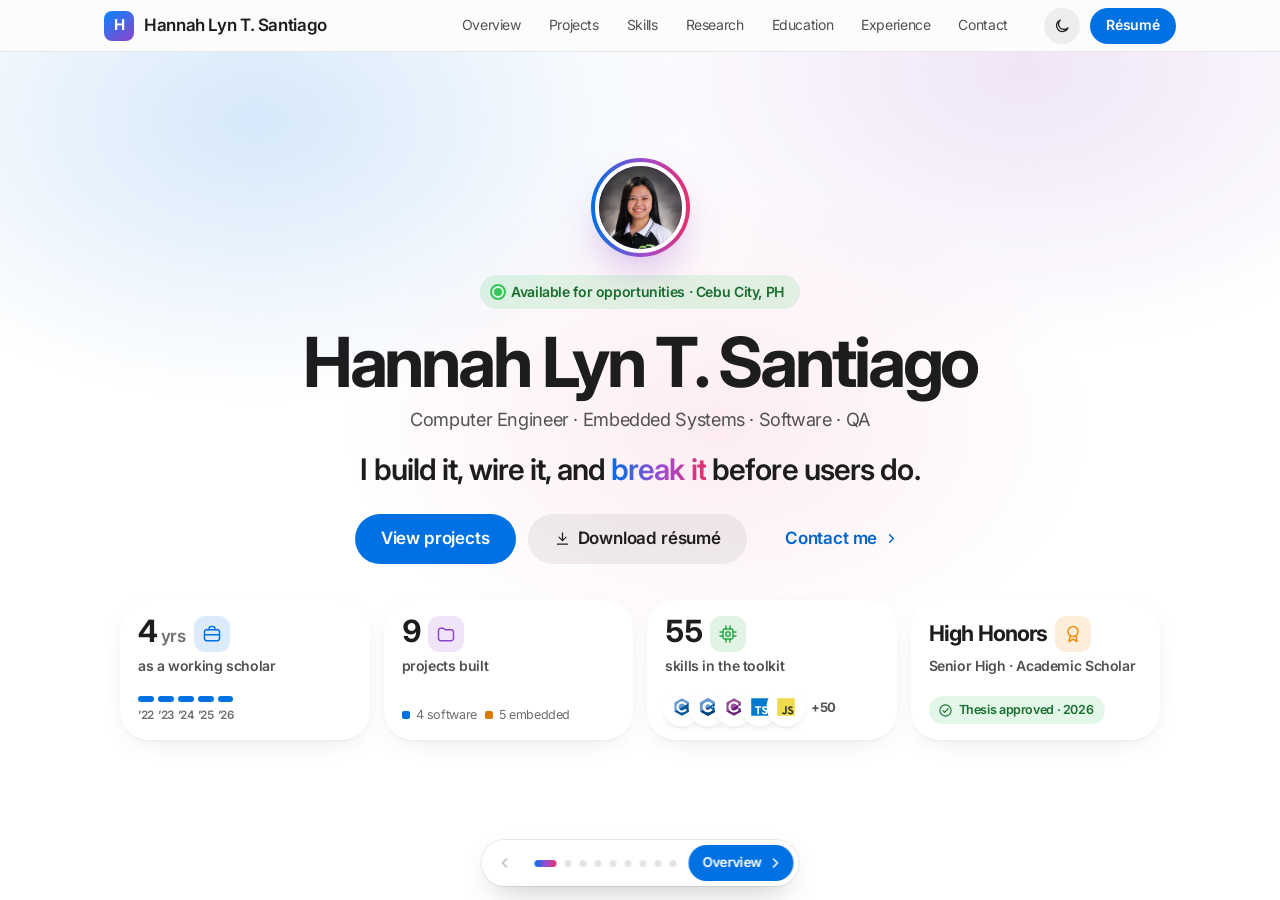
==== index.html @ 6d74c16f "feat: enhance skills section with new layout and interaction; update styles and scripts for improved" ====
<!doctype html>
<html lang="en" data-theme="light">
<head>
  <meta charset="utf-8">
  <meta name="viewport" content="width=device-width, initial-scale=1, viewport-fit=cover">
  <title>Hannah Lyn Santiago | Computer Engineer Portfolio</title>
  <meta name="description" content="Hannah Lyn T. Santiago, Computer Engineer in Cebu City. Builds embedded systems, web, desktop and mobile apps, and tests them before users do. Projects, skills, experience and résumé.">
  <meta name="author" content="Hannah Lyn T. Santiago">
  <meta name="theme-color" content="#f5f5f7" media="(prefers-color-scheme: light)">
  <meta name="theme-color" content="#000000" media="(prefers-color-scheme: dark)">
  <meta name="apple-mobile-web-app-capable" content="yes">
  <meta name="apple-mobile-web-app-title" content="Hannah">
  <!-- Set your domain, then uncomment: <link rel="canonical" href="https://your-domain.com/"> -->

  <!-- Open Graph / social previews (use absolute URLs once your domain is live) -->
  <meta property="og:type" content="website">
  <meta property="og:title" content="Hannah Lyn Santiago | Computer Engineer Portfolio">
  <meta property="og:description" content="Embedded systems, software and QA. I build it, wire it, and break it before users do.">
  <meta property="og:image" content="assets/og-image.png">
  <meta property="og:image:width" content="1200">
  <meta property="og:image:height" content="630">
  <meta property="og:image:alt" content="Portfolio of Hannah Lyn T. Santiago, Computer Engineer">
  <meta name="twitter:card" content="summary_large_image">
  <meta name="twitter:title" content="Hannah Lyn Santiago | Computer Engineer Portfolio">
  <meta name="twitter:description" content="Embedded systems, software and QA. I build it, wire it, and break it before users do.">
  <meta name="twitter:image" content="assets/og-image.png">

  <link rel="icon" href="favicon.svg" type="image/svg+xml">
  <link rel="icon" href="assets/favicon-32.png" type="image/png" sizes="32x32">
  <link rel="apple-touch-icon" href="assets/apple-touch-icon.png">
  <link rel="manifest" href="site.webmanifest">

  <!-- Apple devices render San Francisco (the system font). Everyone else gets Inter,
       its closest match. JetBrains Mono is for the terminal. Loaded without blocking render. -->
  <link rel="preconnect" href="https://fonts.googleapis.com">
  <link rel="preconnect" href="https://fonts.gstatic.com" crossorigin>
  <link rel="stylesheet" href="https://fonts.googleapis.com/css2?family=Inter:wght@400;500;600;700;800&family=JetBrains+Mono:wght@400;500;600&display=swap" media="print" onload="this.media='all'">
  <noscript><link rel="stylesheet" href="https://fonts.googleapis.com/css2?family=Inter:wght@400;500;600;700;800&family=JetBrains+Mono:wght@400;500;600&display=swap"></noscript>

  <link rel="stylesheet" href="css/styles.css?v=20261021g">

  <!-- Theme follows the visitor's device (like iOS) unless they picked one. Runs before paint. -->
  <script>
    (function () {
      var t = null;
      try { t = localStorage.getItem('hos-theme'); } catch (e) {}
      document.documentElement.dataset.theme = t || (window.matchMedia('(prefers-color-scheme: dark)').matches ? 'dark' : 'light');
    })();
  </script>

  <script type="application/ld+json">
  {
    "@context": "https://schema.org",
    "@type": "Person",
    "name": "Hannah Lyn T. Santiago",
    "jobTitle": "Computer Engineer",
    "email": "mailto:santiagohannahlyn1126@gmail.com",
    "sameAs": ["https://www.linkedin.com/in/hannahlynsantiago/", "https://www.facebook.com/hannahlynsantiago26"],
    "address": { "@type": "PostalAddress", "addressLocality": "Cebu City", "addressCountry": "PH" },
    "alumniOf": { "@type": "CollegeOrUniversity", "name": "University of San Jose–Recoletos", "address": "Cebu City, Philippines" },
    "knowsAbout": ["Traffic Collision Investigation Research", "Embedded Systems", "ESP32", "PIC Microcontrollers", "FPGA", "PCB Design", "React", "Next.js", ".NET MAUI", "C#", "TypeScript", "Software Testing"]
  }
  </script>
</head>
<body>
  <a class="skip-link" href="#main">Skip to content</a>

  <!-- ===== Top navigation (frosted glass, like apple.com) ===== -->
  <header class="nav" id="nav">
    <div class="nav__in container">
      <a class="nav__brand" href="#top" title="Back to top">
        <span class="nav__logo" aria-hidden="true">H</span><span>Hannah Lyn T. Santiago</span>
      </a>
      <nav class="nav__links" aria-label="Sections">
        <a href="#overview" data-spy="overview">Overview</a>
        <a href="#projects" data-spy="projects">Projects</a>
        <a href="#skills" data-spy="skills">Skills</a>
        <a href="#research" data-spy="research">Research</a>
        <a href="#education" data-spy="education">Education</a>
        <a href="#experience" data-spy="experience">Experience</a>
        <a href="#contact" data-spy="contact">Contact</a>
      </nav>
      <span class="nav__progress" aria-hidden="true"></span>
      <div class="nav__actions">
        <button class="icon-btn" type="button" data-action="theme" aria-label="Switch theme"><span class="theme-ico"></span></button>
        <button class="btn btn--primary btn--sm" type="button" data-action="resume">Résumé</button>
      </div>
    </div>
  </header>

  <main id="main" class="deck">
    <!-- Each section is one "screen". With JS on, only one shows at a time (see pager in main.js). -->

    <!-- ===== Home ===== -->
    <section class="page hero" id="top" data-title="Home" aria-labelledby="hero-name">
      <div class="container hero__in">
        <div class="hero__avatar"><img src="assets/img/hannah.jpg" alt="Portrait of Hannah Lyn T. Santiago" width="120" height="120" data-photo></div>
        <p class="status-pill"><span class="pulse-dot"></span>Available for opportunities · Cebu City, PH</p>
        <h1 class="hero__name" id="hero-name">Hannah Lyn T. Santiago</h1>
        <p class="hero__role">Computer Engineer · Embedded Systems · Software · QA</p>
        <p class="hero__tagline">I build it, wire it, and <span class="grad-text">break it</span> before users do.</p>
        <div class="hero__cta">
          <a class="btn btn--primary btn--lg" href="#projects">View projects</a>
          <a class="btn btn--tinted btn--lg" href="assets/resume/Hannah-Lyn-Santiago-Resume.pdf" download><span data-icon="download"></span>Download résumé</a>
          <a class="btn btn--plain btn--lg" href="#contact">Contact me <span data-icon="next"></span></a>
        </div>
        <div class="home-stats" id="home-stats"></div>
      </div>
    </section>

    <!-- ===== Overview ===== -->
    <section class="page section" id="overview" data-title="Overview" aria-labelledby="overview-title">
      <div class="container">
        <header class="sec-head">
          <p class="eyebrow">Overview</p>
          <h2 class="sec-title" id="overview-title">Hardware to software. <span class="muted">Tested before it ships.</span></h2>
        </header>
        <div class="ov">
          <div class="ov-left"><div class="ov-intro-host" id="ov-intro"></div><div class="marquee" id="ov-marquee"></div></div>
          <div class="why" id="why"></div>
        </div>
      </div>
    </section>

    <!-- ===== Projects ===== -->
    <section class="page section section--alt" id="projects" data-title="Projects" aria-labelledby="projects-title">
      <div class="container">
        <header class="sec-head sec-head--row">
          <div>
            <p class="eyebrow">Projects</p>
            <h2 class="sec-title" id="projects-title">Nine builds. <span class="muted">Real results.</span></h2>
          </div>
          <p class="sec-lead">Tap any project for the details.</p>
        </header>
        <div class="proj-bar">
          <div class="proj-filters" id="proj-filters"></div>
          <div class="proj-nav">
            <button class="icon-btn" type="button" data-proj-scroll="-1" aria-label="Previous project"><span data-icon="back"></span></button>
            <span class="proj-count" id="proj-count"></span>
            <button class="icon-btn" type="button" data-proj-scroll="1" aria-label="Next project"><span data-icon="next"></span></button>
          </div>
        </div>
        <div class="proj-grid pc-stage" id="proj-grid" role="group" aria-roledescription="carousel" aria-label="Projects"></div>
        <div class="proj-dots" id="proj-dots" aria-label="Choose a project"></div>
        <p class="sr-only" id="proj-live" aria-live="polite"></p>
      </div>
    </section>

    <!-- ===== Skills ===== -->
    <section class="page section" id="skills" data-title="Skills" aria-labelledby="skills-title">
      <div class="container">
        <header class="sec-head sec-head--row">
          <div>
            <p class="eyebrow">Skills</p>
            <h2 class="sec-title" id="skills-title">The toolkit. <span class="muted">Explore it your way.</span></h2>
          </div>
          <p class="sec-lead"></p>
        </header>
        <div class="sk-layout">
          <article class="sk-me" id="sk-me" aria-label="Profile"></article>
          <div class="sk-main" id="sk-main">
            <div class="sk-tools">
              <div class="sk-bar">
                <div class="sk-search">
                  <span data-icon="search"></span>
                  <input id="skill-q" type="search" placeholder="Search skills, e.g. ESP32, React, testing" aria-label="Search skills" autocomplete="off">
                </div>
                <div class="seg sk-view" id="skill-view" role="group" aria-label="Skills view">
                  <button class="seg__btn" type="button" data-skill-view="orbit" aria-pressed="true"><span data-icon="sparkles"></span>Orbit</button>
                  <button class="seg__btn" type="button" data-skill-view="grid" aria-pressed="false"><span data-icon="grid"></span>Grid</button>
                  <button class="seg__btn" type="button" data-skill-view="match" aria-pressed="false"><span data-icon="checkCircle"></span>Stack check</button>
                </div>
              </div>
              <div class="seg-wrap"><div class="seg sk-tabs" id="skill-tabs" role="group" aria-label="Skill categories (tap again to show all)"></div></div>
            </div>
            <div class="sk-meta">
              <p class="sk-count" id="skill-count" aria-live="polite"></p>
              <label class="sk-toggle">
                <input type="checkbox" id="skill-used" role="switch">
                <span class="sk-toggle__track" aria-hidden="true"></span>
                <span>Used in projects</span>
              </label>
            </div>
            <div class="sk-stage">
              <div class="orbit-wrap" id="skill-orbit"></div>
              <div class="sk-bento" id="skill-groups" hidden></div>
              <article class="sk-match" id="sk-match" aria-labelledby="skm-title" hidden></article>
            </div>
          </div>
        </div>
      </div>
    </section>

    <!-- ===== Research (public-safe summary of the approved thesis) ===== -->
    <section class="page section section--alt rx-sec" id="research" data-title="Research" aria-labelledby="research-title">
      <div class="container" id="research-body"></div>
    </section>

    <!-- ===== Education (USJ-R) ===== -->
    <section class="page section edu-sec" id="education" data-title="Education" aria-labelledby="education-title">
      <div class="container" id="education-body"></div>
    </section>

    <!-- ===== Experience ===== -->
    <section class="page section section--alt" id="experience" data-title="Experience" aria-labelledby="experience-title">
      <div class="container">
        <header class="sec-head sec-head--row">
          <div>
            <p class="eyebrow">Experience</p>
            <h2 class="sec-title" id="experience-title">Four years of showing up.</h2>
          </div>
          <p class="sec-lead">READS Working Scholar | full-time engineering studies.</p>
        </header>
        <div class="exp" id="exp"></div>
      </div>
    </section>

    <!-- ===== Terminal playground ===== -->
    <section class="page section" id="playground" data-title="Playground" aria-labelledby="play-title">
      <div class="container">
        <header class="sec-head sec-head--row">
          <div>
            <p class="eyebrow">Playground</p>
            <h2 class="sec-title" id="play-title">Ask the portfolio.</h2>
          </div>
          <p class="sec-lead">Click a question, or type a command and press Enter. No coding knowledge needed.</p>
        </header>
        <div class="play">
          <aside class="qa" aria-label="Quick questions">
            <p class="qa__title"><span data-icon="message"></span>Quick questions</p>
            <div class="qa__list">
            <button class="qa__btn" type="button" data-term-cmd="about"><span data-icon="user"></span><span class="qa__txt"><b>Who is Hannah?</b><code>about</code></span></button>
            <button class="qa__btn" type="button" data-term-cmd="projects"><span data-icon="folder"></span><span class="qa__txt"><b>What has she built?</b><code>projects</code></span></button>
            <button class="qa__btn" type="button" data-term-cmd="skills"><span data-icon="cpu"></span><span class="qa__txt"><b>What are her skills?</b><code>skills</code></span></button>
            <button class="qa__btn" type="button" data-term-cmd="experience"><span data-icon="briefcase"></span><span class="qa__txt"><b>Where has she worked?</b><code>experience</code></span></button>
            <button class="qa__btn" type="button" data-term-cmd="education"><span data-icon="cap"></span><span class="qa__txt"><b>Where did she study?</b><code>education</code></span></button>
            <button class="qa__btn" type="button" data-term-cmd="research"><span data-icon="file"></span><span class="qa__txt"><b>What is her research?</b><code>research</code></span></button>
            <button class="qa__btn" type="button" data-term-cmd="contact"><span data-icon="mail"></span><span class="qa__txt"><b>How can I reach her?</b><code>contact</code></span></button>
            <button class="qa__btn" type="button" data-term-cmd="hire"><span data-icon="checkCircle"></span><span class="qa__txt"><b>Is she a good fit?</b><code>hire</code></span></button>
            </div>
            <p class="qa__hint">Want more? Type <code>help</code> in the console to see every command.</p>
          </aside>
          <div class="term-window">
            <div class="term-window__bar" aria-hidden="true"><span></span><span></span><span></span><b>Portfolio console</b></div>
            <div class="term-window__body" id="terminal"></div>
          </div>
        </div>
      </div>
    </section>

    <!-- ===== Contact ===== -->
    <section class="page section section--alt" id="contact" data-title="Contact" aria-labelledby="contact-title">
      <div class="container">
        <header class="sec-head sec-head--row">
          <div>
            <p class="eyebrow">Contact</p>
            <h2 class="sec-title" id="contact-title">Let's build something.</h2>
          </div>
          <p class="sec-lead">Open to opportunities in embedded systems, software and QA. Email is the fastest way to reach me.</p>
        </header>
        <div class="contact" id="contact-body"></div>
        <footer class="footer">
          <div class="footer__in">
            <p>© 2026 Hannah Lyn T. Santiago · Cebu City, Philippines</p>
            <div class="footer__links">
              <a href="https://www.linkedin.com/in/hannahlynsantiago/" target="_blank" rel="noopener">LinkedIn</a>
              <a href="https://www.facebook.com/hannahlynsantiago26" target="_blank" rel="noopener">Facebook</a>
              <button type="button" data-action="bugs">bugs_i_fixed.txt</button>
              <a href="assets/resume/Hannah-Lyn-Santiago-Resume.pdf" download>Résumé PDF</a>
              <a href="#top">Back to top</a>
            </div>
          </div>
        </footer>
      </div>
    </section>
  </main>

  <!-- ===== Pager: dots + previous / next screen ===== -->
  <nav class="pager" id="pager" aria-label="Screens" hidden></nav>

  <!-- ===== iPhone-style tab bar (phones) ===== -->
  <nav class="tabbar" aria-label="Quick navigation">
    <a href="#top" data-spy="top"><span data-icon="user"></span>Home</a>
    <a href="#projects" data-spy="projects"><span data-icon="folder"></span>Projects</a>
    <a href="#skills" data-spy="skills"><span data-icon="cpu"></span>Skills</a>
    <a href="#experience" data-spy="experience"><span data-icon="briefcase"></span>Experience</a>
    <a href="#contact" data-spy="contact"><span data-icon="mail"></span>Contact</a>
  </nav>

  <!-- iOS sheet (project details, résumé, notes) -->
  <div class="sheet" id="sheet" hidden>
    <div class="sheet__backdrop" data-action="close-sheet"></div>
    <div class="sheet__panel" role="dialog" aria-modal="true" aria-labelledby="sheet-title" tabindex="-1">
      <div class="sheet__grab" aria-hidden="true"></div>
      <header class="sheet__head">
        <h2 class="sheet__title" id="sheet-title"></h2>
        <button class="sheet__close" type="button" data-action="close-sheet" aria-label="Close"><span data-icon="close"></span></button>
      </header>
      <div class="sheet__body" id="sheet-body"></div>
    </div>
  </div>

  <!-- Print-only résumé (Ctrl/Cmd + P gives a clean 1-page PDF) -->
  <div class="print-cv" id="print-cv" aria-hidden="true"></div>

  <div class="toasts" id="toasts" role="status" aria-live="polite"></div>
  <div class="tip" id="tip" role="tooltip" hidden></div>

  <script src="js/data.js?v=20261021g" defer></script>
  <script src="js/icons.js?v=20261021g" defer></script>
  <script src="js/core.js?v=20261021g" defer></script>
  <script src="js/resume.js?v=20261021g" defer></script>
  <script src="js/terminal.js?v=20261021g" defer></script>
  <script src="js/main.js?v=20261021g" defer></script>
</body>
</html>
---- css/styles.css ----
/* ==========================================================================
   Hannah Lyn T. Santiago — Portfolio · iOS / Apple theme
   1. Tokens       5. Hero & overview   9. Contact & footer
   2. Base         6. Projects         10. Sheets, toasts, tooltip
   3. Components   7. Skills · Research 11. Responsive & tab bar
   4. Navigation   8. Experience & terminal   12. Motion · 13. Print
   ========================================================================== */

@property --dx { syntax: '<length>'; inherits: false; initial-value: 0px; }
@property --dy { syntax: '<length>'; inherits: false; initial-value: 0px; }

/* 1. TOKENS --------------------------------------------------------------- */
:root {
  /* San Francisco on Apple devices, Inter everywhere else */
  --font: -apple-system, BlinkMacSystemFont, 'SF Pro Text', 'SF Pro Display', 'Inter', 'Segoe UI', Roboto, 'Helvetica Neue', Arial, sans-serif;
  --mono: 'SF Mono', 'JetBrains Mono', ui-monospace, Menlo, Consolas, monospace;

  /* Light (iOS system colors, AA-contrast variants for text) */
  --bg: #f5f5f7;
  --bg-alt: #ffffff;
  --card: #ffffff;
  --card-2: #f5f5f7;
  --fill: rgba(120, 120, 128, 0.12);
  --fill-2: rgba(120, 120, 128, 0.2);
  --sep: rgba(0, 0, 0, 0.09);
  --text: #1d1d1f;
  --text-2: #515154;
  --text-3: #6e6e73;
  --accent: #0071e3;
  --accent-hover: #0077ed;
  --accent-text: #0066cc;
  --accent-soft: rgba(0, 113, 227, 0.1);
  --ok: #34c759;
  --ok-text: #1a6e30;
  --badge: #d70015;
  --glass: rgba(255, 255, 255, 0.72);
  --grad: linear-gradient(90deg, #0071e3 0%, #a24bcf 55%, #e5306b 100%);
  --shadow: 0 1px 2px rgba(0, 0, 0, 0.04), 0 8px 28px -12px rgba(0, 0, 0, 0.14);
  --shadow-hover: 0 2px 4px rgba(0, 0, 0, 0.04), 0 22px 44px -18px rgba(0, 0, 0, 0.24);
  --shadow-sheet: 0 -10px 60px -10px rgba(0, 0, 0, 0.25);
  --logo-tile: #ffffff;
  --logo-dark-tile: #ffffff;
  --tint-blue: #0071e3; --tint-green: #28a745; --tint-orange: #f08a00; --tint-purple: #8e44c9; --tint-pink: #e5306b;
  /* Chart series (validated for color-vision deficiency on each surface) */
  --chart-1: #0071e3; --chart-2: #e07800; --chart-track: rgba(120, 120, 128, 0.14);

  --r-sm: 10px; --r-md: 14px; --r-lg: 20px; --r-xl: 28px;
  --nav-h: 52px;
  --ease: cubic-bezier(0.22, 1, 0.36, 1);
  --spring: cubic-bezier(0.32, 1.32, 0.56, 1);
  color-scheme: light;
}

:root[data-theme='dark'] {
  --bg: #000000;
  --bg-alt: #0b0b0c;
  --card: #1c1c1e;
  --card-2: #2c2c2e;
  --fill: rgba(118, 118, 128, 0.24);
  --fill-2: rgba(118, 118, 128, 0.36);
  --sep: rgba(255, 255, 255, 0.1);
  --text: #f5f5f7;
  --text-2: #a1a1a6;
  --text-3: #98989d;
  --accent: #0071e3;
  --accent-hover: #147ce5;
  --accent-text: #2997ff;
  --accent-soft: rgba(41, 151, 255, 0.16);
  --ok: #30d158;
  --ok-text: #30d158;
  --badge: #d70015;
  --glass: rgba(22, 22, 23, 0.72);
  --grad: linear-gradient(90deg, #2997ff 0%, #bf5af2 55%, #ff375f 100%);
  --shadow: 0 0 0 1px rgba(255, 255, 255, 0.04);
  --shadow-hover: 0 0 0 1px rgba(255, 255, 255, 0.08), 0 22px 44px -18px rgba(0, 0, 0, 0.8);
  --shadow-sheet: 0 -10px 60px -10px rgba(0, 0, 0, 0.8);
  --logo-tile: #2c2c2e;
  --logo-dark-tile: #f5f5f7;
  --tint-blue: #0a84ff; --tint-green: #30d158; --tint-orange: #ff9f0a; --tint-purple: #bf5af2; --tint-pink: #ff375f;
  --chart-1: #0a84ff; --chart-2: #d97000; --chart-track: rgba(118, 118, 128, 0.24);
  color-scheme: dark;
}

/* 2. BASE ----------------------------------------------------------------- */
*, *::before, *::after { box-sizing: border-box; }
html {
  -webkit-text-size-adjust: 100%;
  scroll-behavior: smooth;
  scroll-padding-top: calc(var(--nav-h) + 12px);
}
html.has-sheet { overflow: hidden; }
body {
  margin: 0;
  font-family: var(--font);
  font-size: 17px;
  line-height: 1.47;
  letter-spacing: -0.022em;
  color: var(--text);
  background: var(--bg);
  -webkit-font-smoothing: antialiased;
  -moz-osx-font-smoothing: grayscale;
  overflow-x: hidden;
  transition: background-color 0.3s, color 0.3s;
}
h1, h2, h3, h4, h5, p, ul, ol, dl, dd, figure { margin: 0; }
ul, ol { padding: 0; list-style: none; }
img, svg { display: block; max-width: 100%; }
button, input, textarea { font: inherit; color: inherit; letter-spacing: inherit; }
button { cursor: pointer; background: none; border: 0; padding: 0; }
a { color: var(--accent-text); text-decoration: none; }
a:hover { text-decoration: underline; text-underline-offset: 3px; }
code, kbd, pre { font-family: var(--mono); }
code { font-size: 0.88em; padding: 2px 7px; border-radius: 7px; background: var(--fill); color: var(--text); letter-spacing: 0; }
/* No coding ligatures: keeps "C++" literal on screen and in the PDF text layer */
code, kbd, pre, .tag, .term, .cv__h { font-variant-ligatures: none; font-feature-settings: "liga" 0, "calt" 0; }
::selection { background: color-mix(in srgb, var(--accent) 28%, transparent); }
:focus { outline: none; }
:focus-visible { outline: 3px solid color-mix(in srgb, var(--accent) 70%, transparent); outline-offset: 3px; }
[hidden] { display: none !important; }

.ico { width: 18px; height: 18px; flex: none; }
[data-icon] { display: inline-flex; }
.sr-only {
  position: absolute !important; width: 1px; height: 1px; padding: 0; margin: -1px;
  overflow: hidden; clip: rect(0 0 0 0); white-space: nowrap; border: 0;
}
.skip-link {
  position: fixed; top: 10px; left: 10px; z-index: 9999; transform: translateY(-160%);
  padding: 10px 18px; border-radius: 999px; background: var(--accent); color: #fff; font-weight: 600; font-size: 15px;
  transition: transform 0.2s var(--ease);
}
.skip-link:focus-visible { transform: none; }
.container { width: 100%; max-width: 1120px; margin: 0 auto; padding: 0 24px; }
.muted { color: var(--text-3); }
.grad-text { background: var(--grad); -webkit-background-clip: text; background-clip: text; color: transparent; }

/* 3. COMPONENTS ----------------------------------------------------------- */
/* Buttons: iOS pill buttons */
.btn {
  --h: 44px;
  display: inline-flex; align-items: center; justify-content: center; gap: 7px;
  min-height: var(--h); padding: 0 22px; border-radius: 999px;
  font-size: 15px; font-weight: 600; letter-spacing: -0.01em; white-space: nowrap;
  transition: background-color 0.2s, color 0.2s, transform 0.15s var(--ease), box-shadow 0.2s;
  text-decoration: none !important; -webkit-tap-highlight-color: transparent;
}
.btn .ico { width: 17px; height: 17px; }
.btn:active { transform: scale(0.97); }
.btn--primary { background: var(--accent); color: #fff; }
.btn--primary:hover { background: var(--accent-hover); }
.btn--tinted { background: var(--fill); color: var(--text); }
.btn--tinted:hover { background: var(--fill-2); }
.btn--plain { padding: 0 6px; color: var(--accent-text); }
.btn--plain .ico { width: 15px; height: 15px; stroke-width: 2.4; }
.btn--plain:hover { text-decoration: underline !important; text-underline-offset: 3px; }
.btn--sm { --h: 36px; padding: 0 16px; font-size: 14px; }
.btn--lg { --h: 50px; padding: 0 26px; font-size: 17px; }
.btn--icon-only { width: var(--h); padding: 0; }
.icon-btn {
  display: grid; place-items: center; width: 36px; height: 36px; border-radius: 50%;
  color: var(--text); background: var(--fill); transition: background-color 0.2s;
}
.icon-btn:hover { background: var(--fill-2); }
.icon-btn .ico { width: 18px; height: 18px; }

/* Segmented control */
.seg {
  display: inline-flex; gap: 2px; padding: 3px; border-radius: 12px; background: var(--fill);
  max-width: 100%; overflow-x: auto; scrollbar-width: none;
}
.seg::-webkit-scrollbar { display: none; }
.seg__btn {
  flex: none; min-height: 36px; padding: 0 18px; border-radius: 9px;
  font-size: 14px; font-weight: 500; color: var(--text); white-space: nowrap;
  transition: background-color 0.25s var(--ease), box-shadow 0.25s, color 0.2s;
}
.seg__btn:hover { background: color-mix(in srgb, var(--card) 40%, transparent); }
.seg__btn[aria-selected='true'] { background: var(--card); font-weight: 600; box-shadow: 0 3px 8px rgba(0, 0, 0, 0.12), 0 1px 1px rgba(0, 0, 0, 0.04); }
:root[data-theme='dark'] .seg__btn[aria-selected='true'] { background: #636366; }
.seg-wrap { display: flex; justify-content: center; margin-bottom: 36px; }

/* Tags (logo + name) */
.tag {
  display: inline-flex; align-items: center; gap: 7px; min-height: 32px; padding: 0 12px 0 8px;
  border-radius: 999px; background: var(--fill); font-size: 13.5px; font-weight: 500; color: var(--text); white-space: nowrap;
}
.tag img, .tag .logo-glyph { width: 17px !important; height: 17px !important; border-radius: 4px; }
.tag .logo-glyph .ico { width: 15px; height: 15px; }
.tag.is-dark img { background: var(--logo-dark-tile); padding: 1px; }
.tag--plain { padding-left: 12px; }
button.tag { transition: background-color 0.2s; }
button.tag:hover { background: var(--fill-2); }
.tags { display: flex; flex-wrap: wrap; gap: 8px; }
.logo-glyph { display: inline-grid; place-items: center; color: var(--accent-text); }
.logo-glyph .ico { width: 62%; height: 62%; stroke-width: 1.7; }

.status-pill {
  display: inline-flex; align-items: center; gap: 9px; min-height: 34px; padding: 0 16px 0 14px;
  border-radius: 999px; background: color-mix(in srgb, var(--ok) 14%, transparent);
  color: var(--ok-text); font-size: 14px; font-weight: 600;
}
.pulse-dot { position: relative; width: 8px; height: 8px; border-radius: 50%; background: var(--ok); flex: none; }
.pulse-dot::after { content: ''; position: absolute; inset: -4px; border-radius: 50%; border: 2px solid var(--ok); animation: pulse 2.2s var(--ease) infinite; }
@keyframes pulse { 0% { transform: scale(0.5); opacity: 0.9; } 100% { transform: scale(1.7); opacity: 0; } }

/* iOS Settings-style tinted icon square */
.tile__icon {
  display: grid; place-items: center; width: 44px; height: 44px; border-radius: 12px; flex: none;
  color: #fff; background: var(--tint-blue);
}
.tile__icon .ico { width: 24px; height: 24px; stroke-width: 2; }
.tile__icon[data-tint='green'] { background: var(--tint-green); }
.tile__icon[data-tint='orange'] { background: var(--tint-orange); }
.tile__icon[data-tint='purple'] { background: var(--tint-purple); }
.tile__icon[data-tint='pink'] { background: var(--tint-pink); }

/* Inset grouped list (iOS Settings) */
.list { display: block; border-radius: var(--r-md); background: var(--card); overflow: hidden; }
.list__row { position: relative; display: flex; align-items: flex-start; gap: 12px; padding: 14px 16px; font-size: 16px; }
.list__row + .list__row::before { content: ''; position: absolute; top: 0; left: 46px; right: 0; height: 1px; background: var(--sep); }
.list__row > .ico { width: 22px; height: 22px; color: var(--ok); margin-top: 1px; }
.list__row--kv { align-items: center; }
.list__row--kv + .list__row--kv::before { left: 16px; }
.list__label { width: 76px; flex: none; font-size: 14px; color: var(--text-3); }
.list__row--kv a, .list__row--kv > span:not(.list__label) { flex: 1; min-width: 0; font-size: 15px; overflow: hidden; text-overflow: ellipsis; white-space: nowrap; }
.list__copy { display: grid; place-items: center; width: 36px; height: 36px; margin: -8px -6px -8px 0; border-radius: 50%; color: var(--accent-text); flex: none; }
.list__copy:hover { background: var(--fill); }
.list__copy .ico { width: 17px; height: 17px; }

/* Sections */
.section { padding: 112px 0; }
.section--alt { background: var(--bg-alt); }
.sec-head { max-width: 760px; margin: 0 auto 56px; text-align: center; }
.eyebrow { font-size: 19px; font-weight: 600; color: var(--accent-text); letter-spacing: -0.01em; margin-bottom: 10px; }
.sec-title { font-size: clamp(36px, 5.4vw, 60px); font-weight: 700; line-height: 1.06; letter-spacing: -0.035em; text-wrap: balance; }
.sec-lead { margin-top: 18px; font-size: 21px; line-height: 1.42; color: var(--text-2); letter-spacing: -0.018em; text-wrap: balance; }
.sub-title { margin: 56px 0 20px; font-size: 24px; font-weight: 700; letter-spacing: -0.025em; }
.empty { grid-column: 1 / -1; display: grid; justify-items: center; gap: 10px; padding: 48px 24px; text-align: center; color: var(--text-2); }
.empty .ico { width: 36px; height: 36px; color: var(--text-3); }

/* 4. NAVIGATION ----------------------------------------------------------- */
.nav {
  position: sticky; top: 0; z-index: 100; height: var(--nav-h);
  background: var(--glass); border-bottom: 1px solid transparent;
  backdrop-filter: saturate(180%) blur(20px); -webkit-backdrop-filter: saturate(180%) blur(20px);
  transition: border-color 0.3s, background-color 0.3s;
}
.nav.is-scrolled { border-bottom-color: var(--sep); }
.nav__in { display: flex; align-items: center; gap: 24px; height: 100%; }
.nav__brand { display: flex; align-items: center; gap: 10px; color: var(--text); font-size: 17px; font-weight: 600; text-decoration: none !important; }
.nav__logo {
  display: grid; place-items: center; width: 30px; height: 30px; border-radius: 8px;
  background: linear-gradient(145deg, #0a84ff, #8e44c9); color: #fff; font-size: 15px; font-weight: 700;
}
.nav__links { display: flex; gap: 4px; margin-left: auto; }
.nav__links a {
  display: inline-flex; align-items: center; min-height: 36px; padding: 0 12px; border-radius: 999px;
  font-size: 14px; color: var(--text-2); text-decoration: none; transition: color 0.2s, background-color 0.2s;
}
.nav__links a:hover { color: var(--text); }
.nav__links a[aria-current='true'] { color: var(--text); background: var(--fill); }
.nav__actions { display: flex; align-items: center; gap: 10px; }

/* 5. HERO & OVERVIEW ------------------------------------------------------ */
.hero { position: relative; padding: 88px 0 104px; text-align: center; background: var(--bg-alt); overflow: hidden; }
.hero::before {
  content: ''; position: absolute; inset: -40% -10% auto; height: 120%; pointer-events: none;
  background:
    radial-gradient(40% 40% at 25% 40%, color-mix(in srgb, var(--tint-blue) 16%, transparent), transparent 70%),
    radial-gradient(40% 40% at 75% 35%, color-mix(in srgb, var(--tint-purple) 14%, transparent), transparent 70%),
    radial-gradient(35% 35% at 55% 70%, color-mix(in srgb, var(--tint-pink) 9%, transparent), transparent 70%);
}
.hero__in { position: relative; display: flex; flex-direction: column; align-items: center; }
.hero__avatar {
  width: 120px; height: 120px; padding: 4px; border-radius: 50%; margin-bottom: 28px;
  background: var(--grad); box-shadow: 0 20px 50px -20px color-mix(in srgb, var(--tint-purple) 70%, transparent);
}
.hero__avatar img { width: 100%; height: 100%; border-radius: 50%; object-fit: cover; border: 4px solid var(--bg-alt); }
.hero__name { margin-top: 24px; font-size: clamp(44px, 7.4vw, 84px); font-weight: 700; line-height: 1.02; letter-spacing: -0.045em; text-wrap: balance; }
.hero__role { margin-top: 16px; font-size: clamp(17px, 2vw, 21px); color: var(--text-2); text-wrap: balance; }
.hero__tagline { margin-top: 26px; max-width: 820px; font-size: clamp(26px, 3.6vw, 40px); font-weight: 600; line-height: 1.15; letter-spacing: -0.03em; text-wrap: balance; }
.hero__cta { display: flex; flex-wrap: wrap; justify-content: center; align-items: center; gap: 12px; margin-top: 40px; }

/* Overview styles live in section 5b (after Education) */

/* 6. PROJECTS ------------------------------------------------------------- */
.proj-filters { display: flex; flex-wrap: wrap; justify-content: center; align-items: center; gap: 12px; margin-bottom: 36px; }
.filter-chip {
  display: inline-flex; align-items: center; gap: 8px; min-height: 40px; padding: 0 6px 0 12px; border-radius: 999px;
  background: var(--accent-soft); color: var(--accent-text); font-size: 14px; font-weight: 600;
}
.filter-chip img, .filter-chip .logo-glyph { width: 18px !important; height: 18px !important; }
.filter-chip button { display: grid; place-items: center; width: 30px; height: 30px; border-radius: 50%; color: var(--accent-text); }
.filter-chip button:hover { background: var(--accent-soft); }
.filter-chip button .ico { width: 15px; height: 15px; stroke-width: 2.4; }

.proj-grid { display: grid; grid-template-columns: repeat(3, 1fr); gap: 24px; }
.pcard {
  display: flex; flex-direction: column; text-align: left; border-radius: var(--r-xl); overflow: hidden;
  background: var(--card); box-shadow: var(--shadow);
  transition: transform 0.4s var(--ease), box-shadow 0.4s var(--ease);
  animation: rise 0.5s var(--ease) both; animation-delay: calc(var(--i, 0) * 45ms);
}
.section--alt .pcard { background: var(--card-2); }
:root[data-theme='dark'] .section--alt .pcard { background: var(--card); }
.pcard:hover { transform: translateY(-4px) scale(1.01); box-shadow: var(--shadow-hover); }
.pcard:active { transform: scale(0.985); }
.pcard__img { display: block; aspect-ratio: 16 / 10; overflow: hidden; background: var(--card-2); }
.pcard__img img { width: 100%; height: 100%; object-fit: cover; transition: transform 0.6s var(--ease); }
.pcard:hover .pcard__img img { transform: scale(1.04); }
.pcard__body { display: flex; flex-direction: column; gap: 8px; flex: 1; padding: 22px 24px; }
.pcard__eyebrow { font-size: 13px; font-weight: 600; color: var(--accent-text); }
.pcard__eyebrow[data-cat='embedded'], .ps__cat[data-cat='embedded'] { color: var(--ok-text); }
.pcard__title { font-size: 21px; font-weight: 700; line-height: 1.2; letter-spacing: -0.025em; }
.pcard__pitch { font-size: 15px; color: var(--text-2); line-height: 1.45; }
.pcard__foot { display: flex; align-items: center; justify-content: space-between; gap: 12px; margin-top: auto; padding-top: 12px; }
.pcard__logos { display: flex; align-items: center; gap: 6px; }
.pcard__more { display: inline-flex; align-items: center; gap: 2px; font-size: 15px; font-weight: 500; color: var(--accent-text); white-space: nowrap; }
.pcard__more .ico { width: 15px; height: 15px; stroke-width: 2.4; transition: transform 0.25s var(--ease); }
.pcard:hover .pcard__more .ico { transform: translateX(3px); }
.mini-logo { display: grid; place-items: center; width: 30px; height: 30px; border-radius: 8px; background: var(--fill); }
.mini-logo img, .mini-logo .logo-glyph { width: 18px !important; height: 18px !important; }
.mini-logo.is-dark { background: var(--logo-dark-tile); box-shadow: inset 0 0 0 1px var(--sep); }
.mini-more { font-size: 13px; color: var(--text-3); padding-left: 2px; }
@keyframes rise { from { opacity: 0; transform: translateY(16px); } to { opacity: 1; transform: none; } }

/* Project sheet (App Store style) */
.ps__head { display: flex; align-items: center; gap: 18px; }
.ps__icon { width: 96px; height: 96px; border-radius: 22px; object-fit: cover; flex: none; box-shadow: 0 0 0 1px var(--sep); }
.ps__id { min-width: 0; }
.ps__cat { font-size: 13px; font-weight: 600; color: var(--accent-text); }
.ps__title { margin-top: 2px; font-size: 24px; font-weight: 700; line-height: 1.15; letter-spacing: -0.03em; }
.ps__actions { display: flex; flex-wrap: wrap; gap: 8px; margin-top: 12px; }
.ps__pitch { margin-top: 22px; font-size: 19px; line-height: 1.42; letter-spacing: -0.02em; }
.ps__shot { width: 100%; height: auto; margin-top: 22px; border-radius: var(--r-lg); box-shadow: 0 0 0 1px var(--sep); }
.ps__h { margin: 28px 0 12px; font-size: 20px; font-weight: 700; letter-spacing: -0.025em; }
.list__next {
  display: flex; align-items: center; justify-content: space-between; gap: 12px; width: 100%; margin-top: 28px; padding: 16px;
  text-align: left; font-size: 16px; font-weight: 600; transition: background-color 0.2s;
}
.list__next:hover { background: var(--card-2); }
.list__next small { display: block; font-size: 13px; font-weight: 500; color: var(--text-3); }
.list__next .ico { color: var(--text-3); }

/* Real screenshots on cards */
.pcard__img--shot img { object-position: left top; }
.ps__client { display: flex; align-items: center; gap: 8px; margin-top: 12px; font-size: 14px; color: var(--text-2); }
.ps__client .ico { width: 16px; height: 16px; color: var(--text-3); }

/* Screenshot carousel (App Store style) */

/* "How it works" steps + feature grid */
.flow { display: grid; grid-template-columns: repeat(4, 1fr); gap: 10px; counter-reset: none; }
.flow__step { display: flex; flex-direction: column; gap: 4px; padding: 16px; border-radius: var(--r-md); background: var(--card); }
.flow__n { display: grid; place-items: center; width: 26px; height: 26px; margin-bottom: 6px; border-radius: 50%; background: var(--accent); color: #fff; font-size: 13px; font-weight: 700; }
.flow__step b { font-size: 15px; }
.flow__step span:last-child { font-size: 13.5px; color: var(--text-2); line-height: 1.4; }
.feats { display: grid; grid-template-columns: repeat(2, 1fr); gap: 8px; }
.feats li { display: flex; align-items: center; gap: 10px; padding: 12px 14px; border-radius: 12px; background: var(--card); font-size: 14.5px; font-weight: 500; }
.feats .ico { width: 20px; height: 20px; color: var(--accent-text); }
:root[data-theme='dark'] .flow__step, :root[data-theme='dark'] .feats li { background: #2c2c2e; }
.ps__note { display: flex; gap: 8px; align-items: flex-start; margin-top: 24px; font-size: 13px; color: var(--text-3); }
.ps__note .ico { width: 15px; height: 15px; margin-top: 2px; }
@media (max-width: 767px) {
  
  
  
  
  .flow { grid-template-columns: 1fr 1fr; }
  .feats { grid-template-columns: 1fr; }
}

/* 7. SKILLS --------------------------------------------------------------- */
/* Toolbar: search + "used in projects" switch */
.sk-tools { max-width: 1000px; margin: 0 auto; }
.sk-bar { display: flex; align-items: center; gap: 12px 20px; margin-bottom: 14px; }
.sk-search { position: relative; flex: 1 1 auto; min-width: 0; }
.sk-search > [data-icon] { position: absolute; left: 16px; top: 0; bottom: 0; display: flex; align-items: center; color: var(--text-3); pointer-events: none; }
.sk-search input {
  width: 100%; min-height: 48px; padding: 0 16px 0 46px; border-radius: 14px; border: 0;
  background: var(--fill); font-size: 16px; transition: background-color 0.2s, box-shadow 0.2s;
}
.sk-search input:focus-visible { outline: none; background: var(--card); box-shadow: 0 0 0 3px color-mix(in srgb, var(--accent) 45%, transparent); }
.sk-toggle { display: inline-flex; align-items: center; gap: 10px; min-height: 44px; font-size: 15px; font-weight: 500; cursor: pointer; user-select: none; }
.sk-toggle input { position: absolute; opacity: 0; width: 1px; height: 1px; }
.sk-toggle__track { position: relative; width: 51px; height: 31px; border-radius: 999px; background: var(--fill-2); transition: background-color 0.25s; flex: none; }
.sk-toggle__track::after {
  content: ''; position: absolute; top: 2px; left: 2px; width: 27px; height: 27px; border-radius: 50%; background: #fff;
  box-shadow: 0 3px 8px rgba(0, 0, 0, 0.15), 0 1px 1px rgba(0, 0, 0, 0.16); transition: transform 0.3s var(--spring);
}
.sk-toggle input:checked + .sk-toggle__track { background: var(--ok); }
.sk-toggle input:checked + .sk-toggle__track::after { transform: translateX(20px); }
.sk-toggle input:focus-visible + .sk-toggle__track { outline: 3px solid color-mix(in srgb, var(--accent) 70%, transparent); outline-offset: 3px; }
.sk-count { margin: -16px 0 24px; text-align: center; font-size: 14px; color: var(--text-3); }
#skills .seg-wrap { margin-bottom: 16px; }
.sk-tabs { display: flex; width: 100%; }
.sk-tabs .seg__btn { flex: 1 0 auto; padding: 0 14px; }
.sk-toggle { flex: none; }

/* Bento of category cards */
.sk-bento { display: grid; grid-template-columns: repeat(2, minmax(0, 1fr)); gap: 20px; align-items: stretch; }
.sk-card { padding: 24px; border-radius: var(--r-xl); background: var(--card); box-shadow: var(--shadow); animation: rise 0.45s var(--ease) both; }
.sk-card--wide { grid-column: 1 / -1; }
.sk-card__head { display: flex; align-items: center; gap: 14px; margin-bottom: 20px; }
.sk-card__head h3 { font-size: 20px; font-weight: 700; letter-spacing: -0.025em; line-height: 1.2; }
.sk-card__head p { font-size: 13.5px; color: var(--text-3); }
.sk-card .skill-grid { grid-template-columns: repeat(auto-fill, minmax(96px, 1fr)); gap: 18px 8px; }
.sk-card--wide .skill-grid { grid-template-columns: repeat(auto-fill, minmax(84px, 1fr)); }
.sk-empty { grid-column: 1 / -1; }
.skill[hidden] { display: none !important; }

/* Skill detail sheet */
.skd__head { display: flex; align-items: center; gap: 18px; }
.skd__logo { animation: none; padding: 0; pointer-events: none; }
.skd__logo .skill__icon { width: 92px; height: 92px; border-radius: 22px; }
.skd__logo .skill__icon img, .skd__logo .skill__icon .logo-glyph { width: 60px !important; height: 60px !important; }
.skd__sum { margin-top: 4px; font-size: 15px; color: var(--text-2); }
.skd__proj { position: relative; display: flex; align-items: center; gap: 14px; width: 100%; padding: 12px 14px; text-align: left; transition: background-color 0.2s; }
.skd__proj + .skd__proj::before { content: ''; position: absolute; top: 0; left: 100px; right: 0; height: 1px; background: var(--sep); }
.skd__proj:hover { background: var(--fill); }
.skd__proj img { width: 72px; height: 45px; border-radius: 8px; object-fit: cover; flex: none; box-shadow: 0 0 0 1px var(--sep); }
.skd__proj > span { flex: 1; min-width: 0; }
.skd__proj b { display: block; font-size: 15px; font-weight: 600; }
.skd__proj small { display: block; font-size: 13px; color: var(--text-3); overflow: hidden; text-overflow: ellipsis; white-space: nowrap; }
.skd__proj > .ico { color: var(--text-3); }
.skd__note { display: flex; gap: 8px; margin-top: 12px; font-size: 14px; color: var(--text-2); }
.skd__note .ico { width: 16px; height: 16px; margin-top: 3px; color: var(--text-3); }
.skd__actions { display: flex; flex-wrap: wrap; gap: 8px; margin-top: 24px; }
@media (max-width: 767px) {
  .sk-bar { flex-wrap: wrap; gap: 10px 12px; }
  .sk-search { flex: 1 1 100%; }
  .sk-toggle { margin-right: auto; }
  .sk-toggle { font-size: 14px; gap: 8px; }
  .sk-view .seg__btn { padding: 0 11px; }
  .sk-tabs .seg__btn { flex: none; }
  .sk-bento { grid-template-columns: 1fr; gap: 14px; }
  .sk-card { padding: 20px 14px; }
  .sk-card .skill-grid { grid-template-columns: repeat(4, 1fr); gap: 18px 4px; }
  .skd__logo .skill__icon { width: 76px; height: 76px; }
}
.skill-group + .skill-group { margin-top: 48px; }
.skill-group__title { display: flex; align-items: center; gap: 10px; margin-bottom: 20px; font-size: 21px; font-weight: 700; letter-spacing: -0.025em; }
.skill-group__title .ico { width: 22px; height: 22px; color: var(--accent-text); }
.skill-group__title span { font-size: 15px; font-weight: 500; color: var(--text-3); }
.skill-grid { display: grid; grid-template-columns: repeat(auto-fill, minmax(108px, 1fr)); gap: 24px 12px; }
.skill {
  --brand: var(--accent);
  display: flex; flex-direction: column; align-items: center; gap: 10px; padding: 6px 4px; border-radius: var(--r-md);
  text-align: center; -webkit-tap-highlight-color: transparent;
  animation: rise 0.45s var(--ease) both; animation-delay: calc(var(--i, 0) * 25ms);
}
/* App-icon style tile */
.skill__icon {
  position: relative; display: grid; place-items: center; width: 68px; height: 68px; border-radius: 16px;
  background: var(--logo-tile); box-shadow: 0 1px 2px rgba(0, 0, 0, 0.06), 0 6px 16px -8px rgba(0, 0, 0, 0.2), inset 0 0 0 1px var(--sep);
  transition: transform 0.35s var(--spring), box-shadow 0.3s;
}
.skill__icon img { width: 44px; height: 44px; object-fit: contain; }
.skill__icon .logo-glyph { width: 44px !important; height: 44px !important; }
.skill.is-dark .skill__icon { background: var(--logo-dark-tile); }
.skill.is-glyph .skill__icon { background: linear-gradient(160deg, color-mix(in srgb, var(--accent) 16%, var(--logo-tile)), var(--logo-tile)); }
.skill__badge {
  position: absolute; top: -7px; right: -7px; min-width: 22px; height: 22px; padding: 0 6px; border-radius: 999px;
  display: grid; place-items: center; background: var(--badge); color: #fff; font-size: 12px; font-weight: 700; letter-spacing: 0;
  box-shadow: 0 0 0 2px var(--bg);
}
.skill__name { font-size: 13px; font-weight: 500; line-height: 1.25; color: var(--text); }
.skill:hover .skill__icon, .skill:focus-visible .skill__icon {
  transform: translateY(-5px) scale(1.06);
  box-shadow: 0 0 0 1px color-mix(in srgb, var(--brand) 45%, transparent), 0 14px 30px -10px color-mix(in srgb, var(--brand) 70%, transparent);
}
.skill:active .skill__icon { transform: scale(0.94); }
.skill:focus-visible { outline-offset: 0; }

/* Skill lab: profile card + stack matcher */
.sk-lab { display: grid; grid-template-columns: minmax(0, 1fr) minmax(0, 1fr); gap: 20px; margin-bottom: 40px; }
.sk-match { display: flex; flex-direction: column; }
.sk-me, .sk-match { padding: 28px; border-radius: var(--r-xl); background: var(--card); box-shadow: var(--shadow); min-width: 0; }
.sk-me__top { display: flex; align-items: center; gap: 20px; }
.sk-me__id { min-width: 0; }
.sk-me__id h3 { margin-top: 2px; font-size: 24px; font-weight: 700; letter-spacing: -0.03em; line-height: 1.15; }
.sk-me__id p { font-size: 14.5px; color: var(--text-2); }
.sk-me__status { display: flex; align-items: center; gap: 8px; margin-top: 6px; color: var(--ok-text) !important; font-weight: 600; font-size: 13.5px !important; }

/* Flip portrait: tap (or hover) to see the second photo */
.flip { position: relative; flex: none; width: 112px; height: 112px; padding: 3px; border-radius: 50%; background: var(--grad); perspective: 600px; }
.flip__in { position: relative; display: block; width: 100%; height: 100%; transform-style: preserve-3d; transition: transform 0.7s var(--spring); }
.flip__face { position: absolute; inset: 0; width: 100%; height: 100%; border-radius: 50%; object-fit: cover; border: 3px solid var(--card); backface-visibility: hidden; -webkit-backface-visibility: hidden; }
.flip__back { transform: rotateY(180deg); }
.flip[aria-pressed='true'] .flip__in { transform: rotateY(180deg); }
@media (hover: hover) { .flip:hover .flip__in { transform: rotateY(180deg); } .flip[aria-pressed='true']:hover .flip__in { transform: none; } }
.flip__hint { position: absolute; right: 0; bottom: 2px; display: grid; place-items: center; width: 30px; height: 30px; border-radius: 50%; background: var(--card); color: var(--accent-text); box-shadow: 0 2px 8px rgba(0, 0, 0, 0.18); }
.flip__hint .ico { width: 15px; height: 15px; stroke-width: 2.4; }

.sk-me__nums { display: grid; grid-template-columns: repeat(3, 1fr); gap: 8px; margin: 22px 0 0; }
.sk-me__nums div { display: flex; flex-direction: column; padding: 12px 14px; border-radius: var(--r-md); background: var(--fill); }
.sk-me__nums dd { margin: 0; font-size: 28px; font-weight: 700; letter-spacing: -0.04em; line-height: 1.1; font-variant-numeric: tabular-nums; }
.sk-me__nums dt { font-size: 13px; color: var(--text-3); }
.sk-me__h { margin: 24px 0 0; font-size: 17px; font-weight: 700; letter-spacing: -0.02em; }
.sk-me__h small { display: block; font-size: 13px; font-weight: 400; color: var(--text-3); }

/* Radar (single series → no legend; keys below double as the data table) */
.radar { width: 100%; max-width: 420px; height: auto; margin: 4px auto 0; overflow: visible; }
.radar__ring { fill: none; stroke: var(--sep); stroke-width: 1; }
.radar__spoke { stroke: var(--sep); stroke-width: 1; }
.radar__shape { fill: color-mix(in srgb, var(--chart-1) 16%, transparent); stroke: var(--chart-1); stroke-width: 2; stroke-linejoin: round; }
.radar__dot { fill: var(--chart-1); stroke: var(--card); stroke-width: 2; transition: r 0.2s var(--ease); }
.radar__dot.is-hot { r: 7; }
.radar__label { font-size: 12.5px; font-weight: 500; fill: var(--text-2); letter-spacing: -0.01em; transition: fill 0.2s; }
.radar__label.is-hot { fill: var(--accent-text); font-weight: 700; }
.radar__keys { display: grid; grid-template-columns: repeat(auto-fill, minmax(150px, 1fr)); gap: 6px; margin-top: 8px; }
.radar__key { display: flex; justify-content: space-between; align-items: center; gap: 8px; min-height: 36px; padding: 0 12px; border-radius: 10px; background: var(--fill); font-size: 13px; text-align: left; transition: background-color 0.2s; }
.radar__key:hover { background: var(--accent-soft); }
.radar__key span { min-width: 0; overflow: hidden; text-overflow: ellipsis; white-space: nowrap; }
.radar__key b { font-variant-numeric: tabular-nums; color: var(--text-2); }
.sk-me__soft { display: flex; flex-wrap: wrap; align-items: center; gap: 6px; margin-top: 18px; }
.sk-me__soft > b { width: 100%; font-size: 13px; color: var(--text-3); font-weight: 600; }

.skm__head { display: flex; align-items: center; gap: 14px; }
.skm__head h3 { font-size: 21px; font-weight: 700; letter-spacing: -0.025em; line-height: 1.2; }
.skm__head p { font-size: 14.5px; color: var(--text-2); }
.skm__presets { display: grid; grid-template-columns: repeat(2, 1fr); gap: 8px; margin-top: 20px; }
.skm__preset { display: flex; align-items: center; gap: 8px; min-height: 44px; padding: 0 14px; border-radius: 12px; background: var(--fill); font-size: 14px; font-weight: 600; text-align: left; transition: background-color 0.2s, transform 0.15s; }
.skm__preset .ico { color: var(--accent-text); }
.skm__preset:hover { background: var(--accent-soft); }
.skm__preset:active { transform: scale(0.97); }
.skm__add { display: flex; gap: 8px; margin-top: 12px; }
.skm__add input { flex: 1; min-width: 0; min-height: 44px; padding: 0 14px; border: 0; border-radius: 12px; background: var(--fill); font-size: 16px; }
.skm__add input:focus-visible { outline: none; box-shadow: 0 0 0 3px color-mix(in srgb, var(--accent) 45%, transparent); }
.skm__add .btn { --h: 44px; }
.skm__tray { display: flex; flex-wrap: wrap; align-items: center; gap: 6px; margin-top: 14px; min-height: 8px; }
.skm__chip { padding-right: 4px; animation: rise 0.3s var(--ease) both; }
.skm__chip button { display: grid; place-items: center; width: 24px; height: 24px; border-radius: 50%; color: var(--text-3); }
.skm__chip button:hover { background: var(--fill-2); color: var(--text); }
.skm__chip button .ico { width: 13px; height: 13px; stroke-width: 2.6; }
.skm__result { display: flex; flex-direction: column; flex: 1; margin-top: 16px; }
.skm__empty { flex: 1; display: flex; flex-direction: column; align-items: center; justify-content: center; gap: 8px; padding: 36px 16px; border-radius: var(--r-md); border: 1.5px dashed var(--sep); color: var(--text-3); font-size: 14.5px; text-align: center; }
.skm__empty .ico { width: 30px; height: 30px; }
.skm__score { display: flex; align-items: center; gap: 16px; padding: 16px; border-radius: var(--r-md); background: var(--fill); }
.skm__score > div { display: flex; flex-direction: column; gap: 8px; min-width: 0; }
.skm__score > div > b { font-size: 16px; line-height: 1.3; }
.skm__score > div > span { display: flex; gap: 4px; }
.skm__ring {
  --p: 0; flex: none; display: grid; place-items: center; width: 64px; height: 64px; border-radius: 50%;
  background: radial-gradient(closest-side, var(--card) 76%, transparent 78%), conic-gradient(var(--ok) calc(var(--p) * 1%), var(--fill-2) 0);
}
.skm__ring b { font-size: 16px; font-variant-numeric: tabular-nums; }
.skm__pip { width: 22px; height: 8px; border-radius: 4px; background: var(--fill-2); }
.skm__pip.is-on { background: var(--ok); }
.sk-match .ps__h { margin: 20px 0 10px; font-size: 17px; }
.sk-match .list { background: var(--fill); }

/* View switch (Orbit / Grid) */
.sk-view { flex: none; }
.sk-view .seg__btn { display: inline-flex; align-items: center; gap: 6px; }
.sk-view .seg__btn .ico { width: 16px; height: 16px; }
.seg__btn[aria-pressed='true'] { background: var(--card); font-weight: 600; box-shadow: 0 3px 8px rgba(0, 0, 0, 0.12), 0 1px 1px rgba(0, 0, 0, 0.04); }
:root[data-theme='dark'] .seg__btn[aria-pressed='true'] { background: #636366; }

/* Orbit: rings spin slowly; logos stay upright; hover or focus pauses */
.orbit-wrap { display: flex; flex-direction: column; align-items: center; }
.orbit { position: relative; width: min(100%, 640px); aspect-ratio: 1; container-type: inline-size; }
.orbit { touch-action: pan-y; cursor: grab; user-select: none; -webkit-user-select: none; }
.orbit.is-grabbing { cursor: grabbing; }
.orbit__ring { position: absolute; inset: 0; pointer-events: none; }
.orbit__ring::before { content: ''; position: absolute; inset: calc(50% - var(--r)); border-radius: 50%; border: 1px dashed color-mix(in srgb, var(--text-3) 40%, transparent); }
.orb {
  --s: clamp(32px, 7.4cqw, 48px);
  position: absolute; left: 50%; top: 50%; width: var(--s); height: var(--s); margin: calc(var(--s) / -2) 0 0 calc(var(--s) / -2); border-radius: 30%;
  transform: rotate(calc(var(--a) + var(--rot, 0deg))) translateX(var(--r)) rotate(calc((var(--a) + var(--rot, 0deg)) * -1)) translate(var(--dx), var(--dy));
  transition: opacity 0.3s, filter 0.3s, --dx 0.7s var(--spring), --dy 0.7s var(--spring);
  pointer-events: auto; cursor: grab; touch-action: pan-y;
}
.orb__in {
  display: grid; place-items: center; width: 100%; height: 100%; border-radius: inherit; background: var(--logo-tile);
  box-shadow: 0 1px 2px rgba(0, 0, 0, 0.06), 0 6px 14px -8px rgba(0, 0, 0, 0.3), inset 0 0 0 1px var(--sep);
  transition: box-shadow 0.25s, scale 0.3s var(--spring), rotate 0.3s var(--spring);
}
.orb__in img, .orb__in .logo-glyph { width: 64% !important; height: 64% !important; object-fit: contain; }
.orb.is-dark .orb__in { background: var(--logo-dark-tile); }
.orb.is-glyph .orb__in { background: linear-gradient(160deg, color-mix(in srgb, var(--accent) 16%, var(--logo-tile)), var(--logo-tile)); }
.orb:hover .orb__in, .orb:focus-visible .orb__in { scale: 1.25; box-shadow: 0 0 0 2px color-mix(in srgb, var(--brand) 60%, transparent), 0 12px 26px -8px color-mix(in srgb, var(--brand) 75%, transparent); }
.orb:hover, .orb:focus-visible { z-index: 2; }
.orb.is-held { z-index: 5; transition: opacity 0.3s, filter 0.3s; cursor: grabbing; }
.orb.is-held .orb__in { scale: 1.35; rotate: -8deg; box-shadow: 0 0 0 2px color-mix(in srgb, var(--brand) 70%, transparent), 0 24px 40px -10px color-mix(in srgb, var(--brand) 80%, transparent); }
.orbit__legend .ico { width: 14px; height: 14px; }
.orb:focus-visible { outline: none; }
.orb.is-dim { opacity: 0.16; filter: grayscale(1); pointer-events: none; }
.orbit__core {
  pointer-events: none;
  position: absolute; left: 50%; top: 50%; width: 22cqw; height: 22cqw; transform: translate(-50%, -50%);
  border-radius: 50%;
  background: var(--grad); box-shadow: 0 20px 50px -20px color-mix(in srgb, var(--tint-purple) 70%, transparent);
}
.orbit__core img { position: absolute; inset: 3px; width: calc(100% - 6px); height: calc(100% - 6px); border-radius: 50%; object-fit: cover; border: 3px solid var(--bg); }
.orbit__legend { display: flex; flex-wrap: wrap; justify-content: center; gap: 6px 22px; margin-top: 16px; font-size: 13.5px; color: var(--text-3); text-align: center; }
.orbit__legend span { display: inline-flex; align-items: center; gap: 8px; }
.orbit__dot { width: 10px; height: 10px; border-radius: 50%; background: var(--grad); }
@keyframes spin { to { transform: rotate(360deg); } }

@media (max-width: 1023px) { .sk-lab { grid-template-columns: minmax(0, 1fr); } }
@media (max-width: 767px) {
  .sk-lab { gap: 14px; margin-bottom: 28px; }
  .sk-me, .sk-match { padding: 20px 16px; }
  .flip { width: 92px; height: 92px; }
  .sk-me__top { gap: 14px; }
  .sk-me__id h3 { font-size: 20px; }
  .skm__presets { grid-template-columns: 1fr 1fr; }
  .skm__preset { font-size: 13px; padding: 0 10px; }
}

/* RESEARCH (follows light / dark) ----------------------------------------- */
.rx-sec { position: relative; overflow: hidden; }
.rx-sec::before {
  content: ''; position: absolute; inset: 0; pointer-events: none;
  background:
    radial-gradient(40% 30% at 15% 8%, color-mix(in srgb, var(--tint-blue) 22%, transparent), transparent 70%),
    radial-gradient(35% 30% at 90% 30%, color-mix(in srgb, var(--chart-2) 16%, transparent), transparent 70%);
}
.rx-sec > .container { position: relative; }
/* On the white "alt" band in light mode, cards sit on a soft gray */

/* Consensus bars: one hue (magnitude), 4px rounded data end, value labels in text ink */

/* Grouped bars: two CVD-safe series, legend + direct labels, 2px gap between pair */

@keyframes grow { from { transform: scaleX(0); } }

.rx-privacy { display: flex; gap: 10px; align-items: flex-start; max-width: 760px; margin: 40px auto 0; padding: 14px 18px; border-radius: var(--r-md); background: var(--fill); font-size: 13.5px; color: var(--text-2); }
.rx-privacy .ico { width: 16px; height: 16px; margin-top: 2px; color: var(--ok); }

@media (max-width: 767px) {
  
  
  
  
  
  
  
  #research .seg__btn { padding: 0 13px; }
  
  
  
}

/* EDUCATION (USJ-R green & gold) ------------------------------------------ */
.edu-sec {
  --usjr-green: #0a6b3b; --usjr-deep: #032d18; --usjr-gold: #f5c518; --usjr-gold-2: #ffdf6b;
  position: relative; overflow: hidden;
}
.edu-sec::before {
  content: ''; position: absolute; inset: 0; pointer-events: none;
  background:
    radial-gradient(38% 30% at 12% 10%, color-mix(in srgb, var(--usjr-green) 14%, transparent), transparent 70%),
    radial-gradient(30% 26% at 88% 22%, color-mix(in srgb, var(--usjr-gold) 14%, transparent), transparent 70%);
}
.edu-sec > .container { position: relative; }
.edu-sec .eyebrow { color: var(--usjr-green); }
:root[data-theme='dark'] .edu-sec .eyebrow { color: var(--usjr-gold); }

/* Campus card: deep green panel, photo fading in on the right, crest, glass stats */
.campus {
  position: relative; isolation: isolate; overflow: hidden; display: flex; flex-direction: column; justify-content: space-between;
  min-height: 540px; border-radius: 32px; color: #fff; background: var(--usjr-deep);
  box-shadow: 0 50px 90px -45px rgba(3, 45, 24, 0.75), 0 0 0 1px rgba(245, 197, 24, 0.18);
  transform: perspective(1400px) rotateX(var(--rx, 0deg)) rotateY(var(--ry, 0deg));
  transition: transform 0.6s var(--ease);
  will-change: transform;
}
.campus:hover { transition-duration: 0.15s; }
.campus__bg {
  position: absolute; top: -3%; right: -3%; z-index: -2; width: 66%; height: 106%; object-fit: cover; object-position: 40% 40%;
  transform: translate(var(--tx, 0px), var(--ty, 0px)) scale(1.02); transition: transform 0.6s var(--ease);
}
.campus::before {
  content: ''; position: absolute; inset: 0; z-index: -1;
  background:
    linear-gradient(90deg, var(--usjr-deep) 34%, rgba(3, 45, 24, 0.82) 48%, rgba(3, 45, 24, 0.25) 72%, rgba(3, 45, 24, 0.05) 100%),
    linear-gradient(0deg, rgba(2, 28, 15, 0.92) 0%, rgba(2, 28, 15, 0) 38%);
}
.campus::after {
  content: ''; position: absolute; inset: 0; z-index: -1; pointer-events: none;
  background: radial-gradient(520px circle at var(--mx, 22%) var(--my, 28%), rgba(255, 215, 90, 0.2), transparent 45%);
  transition: background 0.2s;
}
.campus__mark {
  position: absolute; left: -10px; bottom: 70px; z-index: -1; pointer-events: none;
  font-size: clamp(110px, 17vw, 220px); font-weight: 800; letter-spacing: -0.06em; line-height: 0.8;
  color: transparent; -webkit-text-stroke: 1.5px rgba(245, 197, 24, 0.14);
}
.campus__in { display: flex; align-items: center; gap: 32px; padding: 44px 44px 24px; max-width: 760px; }

.campus__crest { position: relative; flex: none; display: grid; place-items: center; width: 168px; height: 168px; animation: float 6s ease-in-out infinite; }
.campus__crest img { position: relative; width: 132px; height: auto; filter: drop-shadow(0 12px 22px rgba(0, 0, 0, 0.45)); transition: transform 0.5s var(--spring); }
.campus:hover .campus__crest img { transform: scale(1.06) rotate(-3deg); }
.campus__halo {
  position: absolute; inset: 0; border-radius: 50%;
  background: conic-gradient(from 0deg, var(--usjr-gold), transparent 22%, var(--usjr-green) 38%, transparent 55%, var(--usjr-gold-2) 72%, transparent 90%, var(--usjr-gold));
  -webkit-mask: radial-gradient(closest-side, transparent 88%, #000 90%); mask: radial-gradient(closest-side, transparent 88%, #000 90%);
  animation: spin 14s linear infinite;
}
.campus__halo::after { content: ''; position: absolute; inset: 14%; border-radius: 50%; background: radial-gradient(circle, rgba(245, 197, 24, 0.28), transparent 70%); }
@keyframes float { 50% { transform: translateY(-8px); } }

.campus__id { min-width: 0; }
.campus__years {
  display: inline-flex; align-items: center; gap: 7px; min-height: 30px; padding: 0 14px 0 10px; border-radius: 999px;
  background: rgba(245, 197, 24, 0.16); color: var(--usjr-gold-2); font-size: 13.5px; font-weight: 700; letter-spacing: 0.01em;
  box-shadow: inset 0 0 0 1px rgba(245, 197, 24, 0.35);
}
.campus__years .ico { width: 16px; height: 16px; }
.campus__degree { margin-top: 14px; font-size: clamp(28px, 3.6vw, 44px); font-weight: 800; line-height: 1.04; letter-spacing: -0.04em; text-wrap: balance; }
.campus__school {
  margin-top: 10px; font-size: clamp(17px, 1.8vw, 21px); font-weight: 700; letter-spacing: -0.02em;
  background: linear-gradient(90deg, var(--usjr-gold-2), var(--usjr-gold) 60%, #e9a800); -webkit-background-clip: text; background-clip: text; color: transparent;
}
.campus__meta { display: flex; align-items: center; gap: 6px; margin-top: 4px; font-size: 14.5px; color: rgba(255, 255, 255, 0.78); }
.campus__meta .ico { width: 15px; height: 15px; color: var(--usjr-gold); }
.campus__motto { display: flex; gap: 8px; margin-top: 16px; }
.campus__motto span {
  padding: 5px 14px; border-radius: 999px; font-size: 12px; font-weight: 700; letter-spacing: 0.16em; text-transform: uppercase;
  color: var(--usjr-deep); background: linear-gradient(180deg, var(--usjr-gold-2), var(--usjr-gold));
}

.campus__stats { display: grid; grid-template-columns: repeat(4, 1fr); gap: 12px; padding: 0 24px 24px; }
.campus__stat {
  display: grid; grid-template-columns: auto 1fr; grid-template-rows: auto auto; column-gap: 12px; align-items: center; text-align: left;
  padding: 16px 18px; border-radius: 20px; color: #fff;
  background: rgba(255, 255, 255, 0.08); box-shadow: inset 0 0 0 1px rgba(255, 255, 255, 0.14);
  backdrop-filter: blur(14px) saturate(160%); -webkit-backdrop-filter: blur(14px) saturate(160%);
  transition: background-color 0.25s, transform 0.25s var(--spring), box-shadow 0.25s;
}
.campus__stat:hover { background: rgba(245, 197, 24, 0.16); box-shadow: inset 0 0 0 1px rgba(245, 197, 24, 0.5); transform: translateY(-3px); }
.campus__stat:active { transform: scale(0.97); }
.campus__stat .ico { grid-row: span 2; width: 26px; height: 26px; color: var(--usjr-gold); }
.campus__stat b { font-size: 22px; font-weight: 800; letter-spacing: -0.03em; line-height: 1.1; }
.campus__stat span { font-size: 13px; color: rgba(255, 255, 255, 0.75); line-height: 1.3; }

/* Journey timeline + side tiles */
.edu-grid { display: grid; grid-template-columns: minmax(0, 1.7fr) minmax(0, 1fr); gap: 20px; margin-top: 20px; }
.journey { --p: 1; padding: 28px; border-radius: var(--r-xl); background: var(--card); box-shadow: var(--shadow); min-width: 0; }
.journey__title, .edu-tile h3 { display: flex; align-items: center; gap: 10px; font-size: 20px; font-weight: 700; letter-spacing: -0.025em; }
.journey__title .ico, .edu-tile h3 .ico { width: 22px; height: 22px; color: var(--usjr-green); }
:root[data-theme='dark'] .journey__title .ico, :root[data-theme='dark'] .edu-tile h3 .ico { color: var(--usjr-gold); }
.journey__track { position: relative; display: grid; grid-template-columns: repeat(5, 1fr); gap: 6px; margin-top: 26px; }
.journey__track::before, .journey__fill {
  content: ''; position: absolute; top: 23px; left: 10%; height: 4px; border-radius: 4px; z-index: 0;
}
.journey__track::before { right: 10%; background: var(--fill-2); }
.journey__fill {
  width: calc(80% * var(--p)); background: linear-gradient(90deg, var(--usjr-green), var(--usjr-gold));
  transition: width 0.6s var(--ease);
}
.jstep { position: relative; z-index: 1; display: flex; flex-direction: column; align-items: center; gap: 6px; padding: 0 2px 6px; text-align: center; border-radius: 14px; }
.jstep__dot {
  display: grid; place-items: center; width: 50px; height: 50px; border-radius: 50%;
  background: var(--card); color: var(--text-3); box-shadow: inset 0 0 0 2px var(--fill-2), 0 0 0 5px var(--card);
  transition: background-color 0.3s, color 0.3s, box-shadow 0.3s, transform 0.4s var(--spring);
}
.jstep__dot .ico { width: 22px; height: 22px; }
.jstep__year { font-size: 12.5px; font-weight: 700; color: var(--text-3); letter-spacing: 0.02em; font-variant-numeric: tabular-nums; }
.jstep__name { font-size: 13px; font-weight: 600; line-height: 1.25; color: var(--text-2); }
.jstep:hover .jstep__dot { transform: translateY(-3px); color: var(--usjr-green); }
.jstep[aria-pressed='true'] .jstep__dot {
  color: #fff; background: linear-gradient(145deg, var(--usjr-green), #0e8a4c);
  box-shadow: 0 0 0 5px var(--card), 0 0 0 8px color-mix(in srgb, var(--usjr-gold) 55%, transparent), 0 12px 24px -8px rgba(10, 107, 59, 0.7);
  transform: scale(1.08);
}
.jstep[aria-pressed='true'] .jstep__year { color: var(--usjr-green); }
.jstep[aria-pressed='true'] .jstep__name { color: var(--text); }
:root[data-theme='dark'] .jstep[aria-pressed='true'] .jstep__year { color: var(--usjr-gold); }
.journey__card {
  display: flex; gap: 14px; align-items: flex-start; margin-top: 22px; padding: 18px; border-radius: var(--r-md);
  background: linear-gradient(120deg, color-mix(in srgb, var(--usjr-green) 10%, var(--card-2)), color-mix(in srgb, var(--usjr-gold) 10%, var(--card-2)));
  animation: rise 0.35s var(--ease) both;
}
:root[data-theme='dark'] .journey__card { background: linear-gradient(120deg, color-mix(in srgb, var(--usjr-green) 22%, var(--card-2)), color-mix(in srgb, var(--usjr-gold) 10%, var(--card-2))); }
.journey__card .tile__icon { background: var(--usjr-green); }
.journey__card small { font-size: 12.5px; font-weight: 700; color: var(--text-3); letter-spacing: 0.04em; }
.journey__card b { display: block; font-size: 18px; letter-spacing: -0.02em; }
.journey__card p { margin-top: 2px; font-size: 15px; color: var(--text-2); }

.edu-side { display: grid; gap: 20px; align-content: start; }
.edu-tile { padding: 24px; border-radius: var(--r-xl); background: var(--card); box-shadow: var(--shadow); }
.edu-focus { display: flex; flex-wrap: wrap; gap: 8px; margin-top: 16px; }
.edu-focus span {
  padding: 7px 13px; border-radius: 999px; font-size: 13.5px; font-weight: 600;
  background: color-mix(in srgb, var(--usjr-green) 10%, transparent); color: var(--text);
  box-shadow: inset 0 0 0 1px color-mix(in srgb, var(--usjr-green) 25%, transparent);
  transition: background-color 0.2s, transform 0.2s var(--spring);
}
.edu-focus span:hover { background: color-mix(in srgb, var(--usjr-gold) 26%, transparent); transform: translateY(-2px); }
.edu-tile--honor { display: flex; align-items: center; gap: 16px; background: linear-gradient(135deg, color-mix(in srgb, var(--usjr-gold) 18%, var(--card)), var(--card)); }
.edu-tile--honor h3 { font-size: 18px; }
.edu-tile--honor p { font-size: 14.5px; color: var(--text-2); }

@media (max-width: 1023px) {
  .campus__stats { grid-template-columns: repeat(2, 1fr); }
  .edu-grid { grid-template-columns: minmax(0, 1fr); }
}
@media (max-width: 767px) {
  .campus { min-height: 0; border-radius: 24px; transform: none; }
  .campus__bg { position: relative; top: 0; right: 0; width: 100%; height: 220px; z-index: -2; transform: none; object-position: 50% 30%; }
  .campus::before { background: linear-gradient(180deg, rgba(3, 45, 24, 0) 0px, rgba(3, 45, 24, 0.4) 120px, var(--usjr-deep) 220px); }
  .campus__mark { bottom: auto; top: 250px; font-size: 120px; }
  .campus__in { flex-direction: column; align-items: flex-start; gap: 16px; margin-top: -84px; padding: 0 20px 20px; }
  .campus__crest { width: 124px; height: 124px; }
  .campus__crest img { width: 96px; }
  .campus__stats { padding: 0 14px 14px; gap: 8px; }
  .campus__stat { padding: 12px; column-gap: 10px; border-radius: 16px; }
  .campus__stat .ico { width: 22px; height: 22px; }
  .campus__stat b { font-size: 18px; }
  .campus__stat span { font-size: 12px; }
  .journey { padding: 20px 14px; }
  .journey__track { grid-template-columns: 1fr; gap: 4px; margin-top: 18px; }
  .journey__track::before, .journey__fill { top: 24px; bottom: 24px; left: 31px; right: auto; width: 4px; height: auto; }
  .journey__fill { bottom: auto; height: calc((100% - 48px) * var(--p)); background: linear-gradient(180deg, var(--usjr-green), var(--usjr-gold)); }
  .jstep { flex-direction: row; gap: 12px; padding: 4px; text-align: left; }
  .jstep__year { order: 3; margin-left: auto; padding-right: 6px; }
  .jstep__name { font-size: 14.5px; }
  .edu-side { gap: 14px; }
  .edu-tile { padding: 20px 16px; }
}

/* 5b. OVERVIEW: intro card + stat tiles + logo marquee + flip cards -------- */
.ov { display: grid; grid-template-columns: minmax(0, 1.3fr) repeat(2, minmax(0, 1fr)); gap: 16px; }
.ov-intro {
  position: relative; overflow: hidden; grid-row: span 2; display: flex; flex-direction: column; gap: 16px; padding: 28px;
  border-radius: var(--r-xl); background: var(--card); box-shadow: var(--shadow);
}
.ov-intro::after {
  content: ''; position: absolute; top: -90px; right: -90px; width: 240px; height: 240px; border-radius: 50%; pointer-events: none;
  background: conic-gradient(from 120deg, var(--tint-blue), var(--tint-purple), var(--tint-pink), var(--tint-blue)); filter: blur(60px); opacity: 0.22;
}
.ov-intro__top { display: flex; align-items: center; gap: 14px; }
.ov-intro__ph { position: relative; flex: none; width: 64px; height: 64px; padding: 2.5px; border-radius: 50%; background: var(--grad); }
.ov-intro__ph img { width: 100%; height: 100%; border-radius: 50%; object-fit: cover; border: 2.5px solid var(--card); }
.ov-intro__ph i { position: absolute; right: 1px; bottom: 3px; width: 14px; height: 14px; border-radius: 50%; background: var(--ok); box-shadow: 0 0 0 3px var(--card); }
.ov-intro__hi { font-size: 26px; font-weight: 700; letter-spacing: -0.035em; line-height: 1.15; }
.ov-intro__role { font-size: 14px; color: var(--text-3); }
.ov-intro__about { font-size: 16px; line-height: 1.55; color: var(--text-2); }
.ov-intro__now {
  display: flex; flex-wrap: wrap; align-items: baseline; gap: 4px 8px; padding: 12px 16px; border-radius: var(--r-md);
  background: var(--fill); font-size: 15px;
}
.ov-intro__now > span { color: var(--text-3); }
.typer { color: var(--accent-text); font-weight: 700; min-height: 1.4em; }
.typer::after { content: ''; display: inline-block; width: 2px; height: 1.05em; margin-left: 2px; vertical-align: -0.15em; background: currentColor; animation: caret 1s steps(1) infinite; }
@keyframes caret { 50% { opacity: 0; } }
.ov-intro__cta { display: flex; flex-wrap: wrap; gap: 8px; margin-top: auto; }

.ov-stat {
  --t: var(--tint-blue);
  display: flex; flex-direction: column; gap: 4px; min-width: 0; padding: 20px 22px; text-align: left;
  border-radius: var(--r-xl); background: var(--card); box-shadow: var(--shadow);
  transition: transform 0.35s var(--spring), box-shadow 0.3s;
}
.ov-stat[data-tint='purple'] { --t: var(--tint-purple); }
.ov-stat[data-tint='green'] { --t: var(--tint-green); }
.ov-stat[data-tint='orange'] { --t: var(--tint-orange); }
.ov-stat:hover { transform: translateY(-4px); box-shadow: var(--shadow-hover); }
.ov-stat:active { transform: scale(0.98); }
.ov-stat__head { display: flex; justify-content: space-between; align-items: flex-start; gap: 8px; }
.ov-stat__head > .ico {
  width: 36px; height: 36px; padding: 8px; border-radius: 11px; flex: none;
  color: var(--t); background: color-mix(in srgb, var(--t) 14%, transparent); transition: transform 0.4s var(--spring);
}
.ov-stat:hover .ov-stat__head > .ico { transform: rotate(-8deg) scale(1.1); }
.ov-stat__num { font-size: 42px; font-weight: 700; letter-spacing: -0.045em; line-height: 1; font-variant-numeric: tabular-nums; }
.ov-stat__num small { margin-left: 4px; font-size: 17px; font-weight: 600; letter-spacing: -0.01em; color: var(--text-3); }
.ov-stat__num--text { font-size: 27px; line-height: 1.1; padding-top: 6px; }
.ov-stat__label { font-size: 14px; font-weight: 600; color: var(--text-2); }
.ov-years { display: flex; gap: 4px; margin-top: auto; padding-top: 10px; }
.ov-years i { flex: 1; font-size: 11.5px; font-weight: 600; font-style: normal; color: var(--text-3); font-variant-numeric: tabular-nums; }
.ov-years em { display: block; height: 6px; margin-bottom: 5px; border-radius: 3px; background: var(--t); transform-origin: left; animation: grow 0.6s var(--ease) both; animation-delay: calc(var(--i) * 90ms + 0.2s); }
.ov-split { display: flex; gap: 2px; height: 8px; margin-top: auto; border-radius: 4px; overflow: hidden; }
.ov-split i { transform-origin: left; animation: grow 0.8s var(--ease) both; }
.ov-split i:first-child { flex: var(--a); background: var(--chart-1); }
.ov-split i:last-child { flex: var(--b); background: var(--chart-2); animation-delay: 0.15s; }
.ov-split__key { display: flex; justify-content: space-between; gap: 8px; margin-top: 6px; font-size: 12.5px; color: var(--text-3); }
.ov-split__key span::before { content: ''; display: inline-block; width: 8px; height: 8px; margin-right: 6px; border-radius: 2px; background: var(--chart-1); }
.ov-split__key span:last-child::before { background: var(--chart-2); }
.ov-logos { display: flex; align-items: center; margin-top: auto; padding-top: 10px; padding-left: 8px; }
.ov-logos i {
  display: grid; place-items: center; width: 34px; height: 34px; margin-left: -8px; border-radius: 50%;
  background: var(--logo-tile); box-shadow: 0 0 0 2.5px var(--card), 0 4px 10px -4px rgba(0, 0, 0, 0.3); transition: transform 0.3s var(--spring);
}
.ov-logos i.is-dark { background: var(--logo-dark-tile); }
.ov-logos img { width: 18px; height: 18px; }
.ov-stat:hover .ov-logos i { transform: translateY(-3px); }
.ov-stat:hover .ov-logos i:nth-child(2) { transition-delay: 40ms; }
.ov-stat:hover .ov-logos i:nth-child(3) { transition-delay: 80ms; }
.ov-stat:hover .ov-logos i:nth-child(4) { transition-delay: 120ms; }
.ov-stat:hover .ov-logos i:nth-child(5) { transition-delay: 160ms; }
.ov-logos em { margin-left: 8px; font-size: 13px; font-weight: 700; font-style: normal; color: var(--text-2); }
.ov-chip {
  display: inline-flex; align-items: center; gap: 6px; align-self: flex-start; margin-top: auto; min-height: 28px; padding: 0 12px 0 9px;
  border-radius: 999px; background: color-mix(in srgb, var(--ok) 14%, transparent); color: var(--ok-text); font-size: 12.5px; font-weight: 600;
}
.ov-chip .ico { width: 15px; height: 15px; }

/* Infinite logo strip (pauses on hover; tap a logo for its details) */
.marquee {
  margin-top: 16px; padding: 4px 0; overflow: hidden;
  -webkit-mask-image: linear-gradient(90deg, transparent, #000 8%, #000 92%, transparent); mask-image: linear-gradient(90deg, transparent, #000 8%, #000 92%, transparent);
}
/* Slid by JS (initMarquee) so it keeps moving even when the OS turns animations off; pauses on hover / focus */
.marquee__track { display: flex; gap: 10px; width: max-content; padding-right: 10px; will-change: transform; }
.mq {
  display: inline-flex; align-items: center; gap: 8px; min-height: 42px; padding: 0 16px 0 10px; border-radius: 999px; flex: none;
  background: var(--card); box-shadow: var(--shadow); font-size: 14px; font-weight: 500; white-space: nowrap; transition: transform 0.25s var(--spring);
}
.mq:hover { transform: translateY(-2px); }
.mq img, .mq .logo-glyph { width: 22px !important; height: 22px !important; }
.mq.is-dark img { background: var(--logo-dark-tile); border-radius: 5px; padding: 2px; }

/* "Why hire me": flip cards (front = claim, back = proof + jump link) */
.why { display: grid; grid-template-columns: repeat(3, 1fr); gap: 16px; margin-top: 16px; }
.why__card { position: relative; display: grid; perspective: 1100px; }
.why__face {
  grid-area: 1 / 1; display: flex; flex-direction: column; padding: 26px; border-radius: var(--r-xl);
  background: var(--card); box-shadow: var(--shadow); backface-visibility: hidden; -webkit-backface-visibility: hidden;
  transition: transform 0.75s var(--spring);
}
.why__front h3 { margin-top: 16px; font-size: 20px; font-weight: 700; letter-spacing: -0.025em; }
.why__front p { margin-top: 6px; font-size: 15px; color: var(--text-2); }
.why__back { transform: rotateY(180deg); background: linear-gradient(150deg, color-mix(in srgb, var(--accent) 12%, var(--card)), var(--card)); }
.why__card[data-tint='green'] .why__back { background: linear-gradient(150deg, color-mix(in srgb, var(--tint-green) 14%, var(--card)), var(--card)); }
.why__card[data-tint='purple'] .why__back { background: linear-gradient(150deg, color-mix(in srgb, var(--tint-purple) 14%, var(--card)), var(--card)); }
.why__card.is-flipped .why__front { transform: rotateY(-180deg); }
.why__card.is-flipped .why__back { transform: none; }
.why__flip { display: inline-flex; align-items: center; gap: 6px; align-self: flex-start; min-height: 36px; margin-top: auto; padding-top: 14px; font-size: 14px; font-weight: 600; color: var(--accent-text); }
.why__flip .ico { width: 15px; height: 15px; transition: transform 0.4s var(--spring); }
.why__flip:hover .ico { transform: rotate(-180deg); }
.why__kicker { display: flex; align-items: center; gap: 6px; font-size: 12px; font-weight: 700; letter-spacing: 0.08em; text-transform: uppercase; color: var(--ok-text); }
.why__kicker .ico { width: 15px; height: 15px; }
.why__proof { margin-top: 10px; font-size: 17px; font-weight: 600; line-height: 1.4; letter-spacing: -0.02em; }
.why__acts { display: flex; flex-wrap: wrap; align-items: center; gap: 4px 14px; margin-top: auto; padding-top: 14px; }
.why__acts .why__flip { margin-top: 0; padding-top: 0; }

@media (max-width: 1023px) {
  .ov { grid-template-columns: repeat(2, minmax(0, 1fr)); }
  .ov-intro { grid-column: 1 / -1; grid-row: auto; }
}
@media (max-width: 767px) {
  .ov { gap: 12px; }
  .ov-intro { padding: 22px 18px; gap: 14px; }
  .ov-intro__hi { font-size: 22px; }
  .ov-stat { padding: 16px; border-radius: 22px; }
  .ov-stat__num { font-size: 34px; }
  .ov-stat__num--text { font-size: 20px; }
  .ov-stat__head > .ico { width: 30px; height: 30px; padding: 6px; }
  .ov-stat__label { font-size: 13px; }
  .ov-split__key { flex-direction: column; gap: 2px; }
  .why { grid-template-columns: 1fr; gap: 12px; margin-top: 12px; }
  .why__face { padding: 22px; }
}

/* Cursor-following glow on cards */
:is(.ov-intro, .ov-stat, .why__front, .pcard, .xp, .rx-abstract__body, .edu-tile:not(.edu-tile--honor), .journey, .sk-me, .sk-match) {
  background-image: radial-gradient(380px circle at var(--mx, -999px) var(--my, -999px), color-mix(in srgb, var(--accent) 8%, transparent), transparent 70%) !important;
}

/* Scroll progress along the bottom of the nav */
.nav__progress {
  position: absolute; left: 0; right: 0; bottom: -1px; height: 2px; pointer-events: none;
  background: var(--grad); transform-origin: left; transform: scaleX(var(--sp, 0));
}

/* 8. EXPERIENCE & TERMINAL ------------------------------------------------ */
.exp { display: grid; gap: 16px; }
.xp { display: flex; gap: 20px; padding: 28px; border-radius: var(--r-xl); background: var(--card-2); }
:root[data-theme='dark'] .xp { background: var(--card); }
.xp__main { flex: 1; min-width: 0; }
.xp__top { display: flex; align-items: center; flex-wrap: wrap; gap: 8px 12px; }
.xp__top h3 { font-size: 21px; font-weight: 700; letter-spacing: -0.025em; line-height: 1.25; }
.badge-now { display: inline-flex; align-items: center; min-height: 24px; padding: 0 10px; border-radius: 999px; font-size: 12px; font-weight: 600; color: var(--ok-text); background: color-mix(in srgb, var(--ok) 15%, transparent); }
.xp__org { margin-top: 4px; font-size: 15px; color: var(--text-2); }
.xp__period { color: var(--text-3); }
.xp__points { display: grid; gap: 8px; margin-top: 16px; }
.xp__points li { position: relative; padding-left: 20px; font-size: 16px; }
.xp__points li::before { content: ''; position: absolute; left: 4px; top: 0.6em; width: 6px; height: 6px; border-radius: 50%; background: var(--text-3); }

.term-window {
  max-width: 920px; margin: 0 auto; border-radius: 16px; overflow: hidden; background: #0d1117;
  box-shadow: 0 40px 80px -30px rgba(0, 0, 0, 0.45), 0 0 0 1px rgba(255, 255, 255, 0.06);
}
.term-window__bar { display: flex; align-items: center; gap: 8px; height: 40px; padding: 0 16px; background: #1b1f27; border-bottom: 1px solid rgba(255, 255, 255, 0.06); }
.term-window__bar span { width: 12px; height: 12px; border-radius: 50%; background: #ff5f57; }
.term-window__bar span:nth-child(2) { background: #febc2e; }
.term-window__bar span:nth-child(3) { background: #28c840; }
.term-window__bar b { flex: 1; margin-right: 52px; text-align: center; font-size: 13px; font-weight: 600; color: #9da5b4; letter-spacing: 0; }
.term-window__body { height: 440px; }
.term { display: flex; flex-direction: column; height: 100%; font-family: var(--mono); font-size: 13.5px; line-height: 1.6; letter-spacing: 0; color: #d4deeb; }
.term__out { flex: 1; overflow-y: auto; padding: 16px 18px 8px; cursor: text; overscroll-behavior: contain; scrollbar-color: #333 transparent; }
.term__line { white-space: pre-wrap; word-break: break-word; min-height: 1.6em; }
.term__line.is-in { animation: termIn 0.2s ease both; }
@keyframes termIn { from { opacity: 0; transform: translateX(-3px); } }
.term__row { display: flex; align-items: baseline; gap: 8px; flex-wrap: wrap; }
.term__prompt { color: #5ac8fa; white-space: nowrap; }
.term__prompt i { font-style: normal; color: #bf5af2; }
.term__input-row { display: flex; align-items: center; gap: 8px; padding: 2px 0 12px; }
.term__input { flex: 1; min-width: 0; height: 28px; background: transparent; border: 0; color: #f5f5f7; caret-color: #5ac8fa; font: inherit; padding: 0; }
.term__input:focus-visible { outline: none; }
.term__chips { display: flex; gap: 8px; padding: 12px 14px; border-top: 1px solid rgba(255, 255, 255, 0.07); overflow-x: auto; scrollbar-width: none; flex: none; background: #11151c; }
.term__chips::-webkit-scrollbar { display: none; }
.term__chip {
  flex: none; min-height: 34px; padding: 0 14px; border-radius: 999px; font: 500 12.5px var(--mono); color: #c9d1d9;
  background: rgba(255, 255, 255, 0.07); transition: background-color 0.2s, color 0.2s;
}
.term__chip:hover { background: rgba(90, 200, 250, 0.16); color: #5ac8fa; }
.term__chip:focus-visible { outline-color: #5ac8fa; }
.t-acc { color: #5ac8fa; } .t-vio { color: #bf5af2; } .t-mut { color: #8b949e; } .t-ok { color: #30d158; }
.t-warn { color: #ffd60a; } .t-err { color: #ff6961; } .t-b { color: #fff; font-weight: 600; }
.t-link { color: #5ac8fa; text-decoration: underline; text-underline-offset: 3px; cursor: pointer; }
.t-logo { display: inline-block; width: 14px; height: 14px; vertical-align: -2px; margin-right: 6px; border-radius: 3px; }
.t-logo.is-dark { background: #e8eef7; padding: 1px; }
.t-skill { display: inline-block; margin: 0 14px 4px 0; white-space: nowrap; }
.neo { display: flex; gap: 24px; flex-wrap: wrap; align-items: flex-start; }
.neo__art { color: #5ac8fa; line-height: 1.25; white-space: pre; margin: 0; font: inherit; font-size: 12px; }
.neo__info { min-width: 0; }
.neo__swatches { display: flex; gap: 4px; margin-top: 8px; }
.neo__swatches span { width: 22px; height: 12px; border-radius: 3px; }
.term__bar { display: inline-block; width: 220px; max-width: 50%; height: 10px; border-radius: 5px; background: rgba(255, 255, 255, 0.1); vertical-align: middle; overflow: hidden; }
.term__bar span { display: block; height: 100%; width: 0; background: linear-gradient(90deg, #5ac8fa, #bf5af2); transition: width 1.4s var(--ease); }

/* 9. CONTACT & FOOTER ----------------------------------------------------- */
.contact { display: grid; grid-template-columns: 380px minmax(0, 1fr); gap: 24px; align-items: start; }
.contact > * { min-width: 0; }
.ccard { padding: 32px 24px 24px; border-radius: var(--r-xl); background: var(--card-2); text-align: center; }
.ccard__avatar { width: 96px; height: 96px; margin: 0 auto 14px; border-radius: 50%; object-fit: cover; }
.ccard__name { font-size: 24px; font-weight: 700; letter-spacing: -0.03em; line-height: 1.2; }
.ccard__role { margin-top: 2px; font-size: 15px; color: var(--text-2); }
.ccard__actions { display: grid; grid-template-columns: repeat(4, 1fr); gap: 8px; margin: 22px 0; }
.cact {
  display: flex; flex-direction: column; align-items: center; gap: 4px; padding: 10px 4px 8px; border-radius: 12px;
  background: var(--card); color: var(--accent-text); font-size: 12px; font-weight: 500; text-decoration: none !important;
  transition: background-color 0.2s, transform 0.15s;
}
.cact .ico { width: 22px; height: 22px; }
.cact:hover { background: var(--accent-soft); }
.cact:active { transform: scale(0.96); }
.ccard .list { text-align: left; }
.mailform { display: flex; flex-direction: column; gap: 16px; padding: 28px; border-radius: var(--r-xl); background: var(--card-2); }
.mailform__title { font-size: 24px; font-weight: 700; letter-spacing: -0.03em; }
:root[data-theme='dark'] .ccard, :root[data-theme='dark'] .mailform { background: var(--card); }
:root[data-theme='dark'] .cact, :root[data-theme='dark'] .ccard .list, :root[data-theme='dark'] .mailform .list { background: var(--card-2); }
.field { position: relative; display: flex; align-items: center; gap: 10px; min-height: 52px; padding: 0 16px; }
.field + .field::before { content: ''; position: absolute; top: 0; left: 16px; right: 0; height: 1px; background: var(--sep); }
.field__label { flex: none; width: 70px; font-size: 15px; color: var(--text-3); }
.field input { flex: 1; min-width: 0; height: 50px; border: 0; background: transparent; font-size: 16px; }
.field input:focus-visible, .mailform textarea:focus-visible { outline: none; }
.field:focus-within, .mailform__msg:focus-within { box-shadow: inset 3px 0 0 var(--accent); }
.field__to { display: inline-flex; align-items: center; min-height: 30px; padding: 0 12px; border-radius: 999px; background: var(--accent-soft); color: var(--accent-text); font-size: 15px; font-weight: 500; }
input::placeholder, textarea::placeholder { color: var(--text-3); }
.mailform__msg { padding: 14px 16px; }
.mailform textarea { display: block; width: 100%; min-height: 150px; resize: vertical; border: 0; background: transparent; font-size: 16px; line-height: 1.5; }
.mailform__foot { display: flex; align-items: center; justify-content: space-between; gap: 16px; flex-wrap: wrap; }
.mailform__note { font-size: 14px; color: var(--text-3); }
.mailform__note.is-error { color: #d70015; font-weight: 500; }
:root[data-theme='dark'] .mailform__note.is-error { color: #ff6961; }
:root[data-theme='dark'] .field__to { color: #6cb6ff; }

.footer { padding: 28px 0 32px; border-top: 1px solid var(--sep); background: var(--bg); font-size: 13px; color: var(--text-3); }
.footer__in { display: flex; align-items: center; justify-content: space-between; gap: 12px 24px; flex-wrap: wrap; }
.footer__links { display: flex; flex-wrap: wrap; gap: 4px 20px; }
.footer__links a, .footer__links button { display: inline-flex; align-items: center; min-height: 32px; color: var(--text-2); font-size: 13px; }
.footer__links button { font-family: var(--mono); letter-spacing: 0; }
.footer__links a:hover, .footer__links button:hover { color: var(--text); text-decoration: underline; text-underline-offset: 3px; }

/* 10. SHEETS, TOASTS, TOOLTIP -------------------------------------------- */
.sheet { position: fixed; inset: 0; z-index: 500; display: grid; grid-template-columns: minmax(0, 1fr); place-items: center; padding: 24px; }
.sheet__body, .ps { min-width: 0; }
.sheet__backdrop { position: absolute; inset: 0; background: rgba(0, 0, 0, 0.4); opacity: 0; transition: opacity 0.3s var(--ease); }
.sheet__panel {
  position: relative; display: flex; flex-direction: column; width: min(680px, 100%); max-height: min(860px, calc(100dvh - 48px));
  border-radius: var(--r-xl); background: var(--bg); box-shadow: 0 40px 100px -20px rgba(0, 0, 0, 0.45);
  opacity: 0; transform: translateY(24px) scale(0.98); transition: opacity 0.3s var(--ease), transform 0.4s var(--ease);
}
:root[data-theme='dark'] .sheet__panel { background: #1c1c1e; }
:root[data-theme='dark'] .sheet__panel .list { background: #2c2c2e; }
.sheet__panel--wide { width: min(900px, 100%); }
.sheet.is-open .sheet__backdrop { opacity: 1; }
.sheet.is-open .sheet__panel { opacity: 1; transform: none; }
.sheet__panel.is-dragging { transition: none; }
.sheet__panel:focus-visible { outline: none; }
.sheet__grab { display: none; }
.sheet__head { display: flex; align-items: center; gap: 12px; padding: 18px 18px 10px 24px; flex: none; }
.sheet__title { flex: 1; min-width: 0; font-size: 17px; font-weight: 600; color: var(--text-2); overflow: hidden; text-overflow: ellipsis; white-space: nowrap; letter-spacing: -0.02em; }
.sheet__close { display: grid; place-items: center; width: 32px; height: 32px; border-radius: 50%; background: var(--fill); color: var(--text-2); flex: none; }
.sheet__close .ico { width: 15px; height: 15px; stroke-width: 2.6; }
.sheet__close:hover { background: var(--fill-2); color: var(--text); }
.sheet__body { flex: 1; min-height: 0; overflow-y: auto; padding: 6px 24px 28px; overscroll-behavior: contain; }

.rs__bar { display: flex; flex-wrap: wrap; gap: 8px; margin-bottom: 16px; }
.rs__page { border-radius: 12px; overflow: hidden; box-shadow: 0 0 0 1px var(--sep), 0 20px 40px -24px rgba(0, 0, 0, 0.35); }

.notes { font-size: 15px; }
.notes__date { margin-bottom: 12px; font-size: 13px; color: var(--text-3); text-align: center; }
.notes__row { display: grid; grid-template-columns: 82px 74px 1fr; gap: 12px; padding: 12px 0; border-bottom: 1px solid var(--sep); align-items: baseline; }
.notes__st, .notes__id { font-family: var(--mono); font-size: 12.5px; font-weight: 600; letter-spacing: 0; }
.notes__id { color: var(--text-3); font-weight: 500; }
.st-FIXED { color: var(--ok-text); } .st-WONTFIX { color: #b25000; } .st-OPEN { color: #d70015; }
:root[data-theme='dark'] .st-WONTFIX { color: #ff9f0a; }
:root[data-theme='dark'] .st-OPEN { color: #ff6961; }

.toasts { position: fixed; top: calc(var(--nav-h) + 12px); left: 50%; z-index: 900; transform: translateX(-50%); display: grid; gap: 8px; justify-items: center; pointer-events: none; width: min(420px, calc(100vw - 32px)); }
.toast {
  display: flex; align-items: center; gap: 10px; min-height: 48px; padding: 10px 18px 10px 14px; border-radius: 999px;
  font-size: 15px; font-weight: 500; background: var(--glass); color: var(--text);
  backdrop-filter: saturate(180%) blur(20px); -webkit-backdrop-filter: saturate(180%) blur(20px);
  box-shadow: 0 12px 40px -12px rgba(0, 0, 0, 0.3), 0 0 0 1px var(--sep);
  animation: toastIn 0.45s var(--spring) both;
}
.toast .ico { color: var(--accent-text); }
.toast.is-out { animation: toastOut 0.3s var(--ease) both; }
@keyframes toastIn { from { opacity: 0; transform: translateY(-14px) scale(0.92); } }
@keyframes toastOut { to { opacity: 0; transform: translateY(-10px) scale(0.95); } }

.tip {
  position: fixed; z-index: 800; max-width: 280px; padding: 12px 14px; border-radius: 14px; pointer-events: none;
  background: var(--glass); backdrop-filter: saturate(180%) blur(20px); -webkit-backdrop-filter: saturate(180%) blur(20px);
  box-shadow: 0 16px 40px -12px rgba(0, 0, 0, 0.3), 0 0 0 1px var(--sep);
  font-size: 13px; line-height: 1.45; color: var(--text-2); animation: tipIn 0.2s var(--ease) both;
}
@keyframes tipIn { from { opacity: 0; transform: translateY(4px); } }
.tip b { display: block; font-size: 15px; color: var(--text); }
.tip .tip__use { display: block; margin-top: 2px; color: var(--accent-text); font-weight: 500; }
.tip .tip__hint { display: block; margin-top: 6px; padding-top: 6px; border-top: 1px solid var(--sep); color: var(--text-3); font-size: 12px; }

.tabbar { display: none; }
.print-cv { display: none; }

/* Résumé template ("cv"): paper preview + print -------------------------- */
.cv { color: var(--text); letter-spacing: -0.01em; }
.cv__head { display: grid; grid-template-columns: auto 1fr; gap: 24px; align-items: center; padding-bottom: 24px; border-bottom: 1px solid var(--border); }
.cv__photo { width: 96px; height: 96px; border-radius: 24px; object-fit: cover; }
.cv__name { font-size: 32px; font-weight: 700; letter-spacing: -0.035em; line-height: 1.1; }
.cv__title { margin-top: 6px; font-size: 14px; color: var(--text-2); }
.cv__tagline { margin-top: 8px; font-size: 15px; font-weight: 600; }
.cv__contact { display: flex; flex-wrap: wrap; gap: 6px 16px; margin-top: 10px; font-size: 12.5px; color: var(--text-2); }
.cv__contact li { display: inline-flex; align-items: center; gap: 6px; min-width: 0; }
.cv__contact .ico { width: 14px; height: 14px; color: var(--accent-text); }
.cv__contact a { color: var(--text-2); }
.cv__stats { display: grid; grid-template-columns: repeat(4, 1fr); gap: 8px; margin: 22px 0; }
.stat { display: flex; flex-direction: column-reverse; justify-content: flex-end; padding: 10px 12px; border-radius: 10px; background: var(--surface-2); }
.stat dd { font-size: 20px; font-weight: 700; letter-spacing: -0.03em; line-height: 1.15; }
.stat dd.is-text { font-size: 14px; }
.stat dt { margin-top: 2px; font-size: 11.5px; color: var(--text-2); line-height: 1.3; }
.stat dt small { display: block; color: var(--text-3); font-size: 10.5px; }
.cv__grid { display: grid; grid-template-columns: minmax(0, 1fr) 230px; gap: 32px; }
.cv__sec + .cv__sec { margin-top: 26px; }
.cv__h { display: flex; align-items: center; gap: 10px; margin-bottom: 12px; font-size: 11px; font-weight: 700; letter-spacing: 0.12em; text-transform: uppercase; color: var(--accent-text); font-family: var(--mono); }
.cv__h::after { content: ''; flex: 1; height: 1px; background: var(--border); }
.cv__summary { font-size: 13.5px; line-height: 1.6; }
.cv__why { display: none; }
.cv__job + .cv__job { margin-top: 16px; }
.cv__job-top { display: flex; justify-content: space-between; gap: 12px; align-items: baseline; flex-wrap: wrap; }
.cv__job h4 { font-size: 14.5px; font-weight: 700; }
.cv__job-period { font-family: var(--mono); font-size: 11.5px; color: var(--text-3); white-space: nowrap; letter-spacing: 0; }
.cv__job-org { font-size: 12.5px; color: var(--text-2); margin-top: 1px; }
.cv__job ul, .cv__proj ul { margin-top: 6px; display: grid; gap: 4px; }
.cv__job li, .cv__proj li { position: relative; padding-left: 14px; font-size: 12.5px; line-height: 1.5; }
.cv__job li::before, .cv__proj li::before { content: ''; position: absolute; left: 2px; top: 0.6em; width: 5px; height: 5px; border-radius: 50%; background: var(--accent); }
.cv__proj-group + .cv__proj-group { margin-top: 16px; }
.cv__proj-label { display: flex; align-items: center; gap: 6px; margin-bottom: 8px; font-size: 12px; font-weight: 700; color: var(--text-2); }
.cv__proj-label .ico { width: 14px; height: 14px; }
.cv__projs { display: grid; gap: 8px; }
.cv__proj { padding: 10px 12px; border-radius: 10px; background: var(--surface-2); }
.cv__proj h5 { font-size: 13px; font-weight: 700; margin: 0; }
.cv__proj p { margin-top: 3px; font-size: 12px; color: var(--text-2); line-height: 1.45; }
.cv__proj ul { display: none; }
.cv__proj-tech { margin-top: 6px; display: flex; flex-wrap: wrap; gap: 4px; }
.cv__proj-tech .tag, .cv__skilllist .tag { min-height: 22px; padding: 0 7px 0 5px; font-size: 10.5px; gap: 4px; background: var(--surface-2); }
.cv__proj .cv__proj-tech .tag { background: #fff; }
.cv__proj-tech .tag img, .cv__proj-tech .tag .logo-glyph, .cv__skilllist .tag img, .cv__skilllist .tag .logo-glyph { width: 12px !important; height: 12px !important; }
.cv__skillcat + .cv__skillcat { margin-top: 12px; }
.cv__skillcat h5 { margin: 0 0 6px; font-size: 11.5px; font-weight: 700; color: var(--text-2); }
.cv__skilllist { display: flex; flex-wrap: wrap; gap: 4px; }
.cv__edu + .cv__edu { margin-top: 10px; }
.cv__edu b { display: block; font-size: 13px; }
.cv__edu span, .cv__edu small { display: block; font-size: 12px; color: var(--text-2); }
.cv__cta { display: none; }

/* Always-light paper (résumé preview + print) */
.paper, .print-cv {
  --text: #1d1d1f; --text-2: #515154; --text-3: #6e6e73; --border: rgba(0, 0, 0, 0.1); --surface-2: #f5f5f7;
  --accent: #0071e3; --accent-text: #0066cc; --logo-dark-tile: #ffffff; --fill: #f5f5f7;
  background: #fff; color: var(--text);
}
.paper { padding: 40px 44px; }
.paper .tag { color: var(--text); }

/* 11. RESPONSIVE & TAB BAR ----------------------------------------------- */
@media (max-width: 1023px) {
  .nav__links a { padding: 0 9px; }
  .proj-grid { grid-template-columns: repeat(2, 1fr); }
  .contact { grid-template-columns: minmax(0, 1fr); }
  .ccard { max-width: 520px; width: 100%; margin: 0 auto; }
}
@media (max-width: 860px) {
  .nav__links { display: none; }
  .nav__actions { margin-left: auto; }
}

@media (max-width: 767px) {
  :root { --nav-h: 48px; }
  body { font-size: 16px; padding-bottom: calc(66px + env(safe-area-inset-bottom)); }
  html { scroll-padding-top: calc(var(--nav-h) + 8px); }
  .container { padding: 0 16px; }
  .nav__brand span:last-child { font-size: 16px; }
  .section { padding: 72px 0; }
  .sec-head { margin-bottom: 36px; }
  .sec-lead { font-size: 18px; }
  .eyebrow { font-size: 17px; }
  .hero { padding: 48px 0 64px; }
  .hero__avatar { width: 104px; height: 104px; margin-bottom: 22px; }
  .hero__cta { flex-direction: column; align-items: stretch; width: 100%; max-width: 360px; margin-top: 32px; }
  .hero__cta .btn--plain { align-self: center; }
  .proj-grid { grid-template-columns: 1fr; gap: 16px; }
  .pcard__body { padding: 18px 20px 20px; }
  .seg-wrap { justify-content: flex-start; margin: 0 -16px 28px; padding: 0 16px; }
  .skill-grid { grid-template-columns: repeat(4, 1fr); gap: 20px 6px; }
  .skill__icon { width: 60px; height: 60px; border-radius: 14px; }
  .skill__icon img, .skill__icon .logo-glyph { width: 40px !important; height: 40px !important; }
  .skill__name { font-size: 12px; }
  .xp { padding: 22px 20px; gap: 14px; }
  .xp .tile__icon { width: 38px; height: 38px; border-radius: 10px; }
  .xp .tile__icon .ico { width: 20px; height: 20px; }
  .xp__top h3 { font-size: 18px; }
  .term-window__body { height: 460px; }
  .term { font-size: 12.5px; }
  .neo__art { display: none; }
  .mailform { padding: 20px 16px; }
  .ccard__actions { gap: 6px; }
  .field__label { width: 62px; }
  .footer { padding-bottom: 24px; }
  .toasts { top: calc(var(--nav-h) + 8px); }

  /* iPhone tab bar */
  .tabbar {
    position: fixed; left: 0; right: 0; bottom: 0; z-index: 120; display: grid; grid-template-columns: repeat(5, 1fr);
    padding: 6px 4px calc(6px + env(safe-area-inset-bottom));
    background: var(--glass); border-top: 1px solid var(--sep);
    backdrop-filter: saturate(180%) blur(20px); -webkit-backdrop-filter: saturate(180%) blur(20px);
  }
  .tabbar a {
    display: flex; flex-direction: column; align-items: center; justify-content: center; gap: 3px; min-height: 50px;
    font-size: 10.5px; font-weight: 500; color: var(--text-3); text-decoration: none; letter-spacing: 0;
    -webkit-tap-highlight-color: transparent;
  }
  .tabbar a .ico { width: 24px; height: 24px; transition: transform 0.15s; }
  .tabbar a[aria-current='true'] { color: var(--accent-text); }
  .tabbar a:active .ico { transform: scale(0.88); }

  /* Bottom sheet */
  .sheet { place-items: end center; padding: 0; }
  .sheet__panel, .sheet__panel--wide {
    width: 100%; max-height: calc(100dvh - 40px); border-radius: 16px 16px 0 0;
    transform: translateY(100%); opacity: 1; box-shadow: var(--shadow-sheet);
  }
  .sheet.is-open .sheet__panel { transform: none; }
  .sheet__grab { display: block; width: 40px; height: 5px; margin: 8px auto 0; border-radius: 5px; background: var(--fill-2); flex: none; }
  .sheet__head { padding: 8px 14px 6px 20px; }
  .sheet__body { padding: 6px 16px calc(28px + env(safe-area-inset-bottom)); }
  .ps__icon { width: 80px; height: 80px; border-radius: 18px; }
  .ps__title { font-size: 21px; }
  .ps__pitch { font-size: 17px; }
  .paper { padding: 22px 18px; }
  .paper .cv__head { grid-template-columns: 1fr; gap: 12px; }
  .paper .cv__grid { grid-template-columns: 1fr; }
  .paper .cv__stats { grid-template-columns: repeat(2, 1fr); }
  .notes__row { grid-template-columns: 76px 1fr; }
  .notes__row > :last-child { grid-column: 1 / -1; }
}

/* 11b. SCREENS: one section per screen (html.paged is set by the pager) ----- */
html.paged, html.paged body { height: 100%; overflow: hidden; }
html.paged body { padding-bottom: 0; }
html.paged .nav { border-bottom-color: var(--sep); }
html.paged .deck { position: fixed; top: var(--nav-h); left: 0; right: 0; bottom: 0; overflow: hidden; }
html.paged .page {
  position: absolute; inset: 0; display: flex; flex-direction: column;
  overflow-x: hidden; overflow-y: auto; overscroll-behavior: contain; scrollbar-width: thin;
  padding: clamp(16px, 3.4vh, 40px) 0 84px; background: var(--bg);
}
html.paged .page.section--alt, html.paged .page.hero { background: var(--bg-alt); }
html.paged .page > .container { margin-block: auto; width: 100%; }
html.paged .page:focus { outline: none; }

/* Compact section headers: title left, short lead right */
html.paged .sec-head { max-width: none; margin: 0 0 clamp(14px, 2.6vh, 26px); text-align: left; }
.sec-head--row { display: flex; flex-wrap: wrap; align-items: flex-end; justify-content: space-between; gap: 8px 40px; }
html.paged .sec-head .sec-lead { max-width: 460px; margin: 0; font-size: 15.5px; line-height: 1.45; text-wrap: pretty; }
html.paged .eyebrow { margin-bottom: 2px; font-size: 14.5px; }
html.paged .sec-title { font-size: clamp(26px, 1.8vw + 1.6vh, 42px); line-height: 1.08; }

/* Home */
html.paged .hero__in { padding-block: 8px; }
html.paged .hero__avatar { width: clamp(76px, 11vh, 112px); height: clamp(76px, 11vh, 112px); margin-bottom: clamp(10px, 2vh, 22px); }
html.paged .hero__name { margin-top: clamp(10px, 2vh, 20px); font-size: clamp(36px, 3vw + 3.4vh, 80px); }
html.paged .hero__role { margin-top: 8px; font-size: clamp(15px, 1vw + 0.6vh, 20px); }
html.paged .hero__tagline { margin-top: clamp(10px, 2.2vh, 22px); font-size: clamp(20px, 1.2vw + 1.6vh, 36px); }
html.paged .hero__cta { margin-top: clamp(16px, 3vh, 30px); }
.home-stats { display: grid; grid-template-columns: repeat(4, minmax(0, 1fr)); gap: 14px; width: 100%; max-width: 1040px; margin-top: clamp(20px, 4vh, 44px); text-align: left; }
.home-stats .ov-stat { padding: 16px 18px; }
.home-stats .ov-stat__num { font-size: clamp(28px, 3.4vh, 38px); }
.home-stats .ov-stat__num--text { font-size: clamp(20px, 2.4vh, 25px); }

/* Overview: intro card | stacked flip cards, logo strip below */
.ov { grid-template-columns: minmax(0, 1.15fr) minmax(0, 1fr); align-items: stretch; }
.ov-left { display: flex; min-width: 0; }
.ov-left .ov-intro { flex: 1; grid-row: auto; }
.ov .why { grid-template-columns: minmax(0, 1fr); gap: 12px; margin-top: 0; }
.ov .why__front { display: grid; grid-template-columns: auto minmax(0, 1fr); column-gap: 16px; align-content: start; padding: 18px 20px; }
.ov .why__front .tile__icon { grid-row: 1 / span 3; }
.ov .why__front h3 { margin-top: 0; font-size: 18px; }
.ov .why__front p { margin-top: 2px; font-size: 14.5px; }
.ov .why__flip { min-height: 30px; padding-top: 6px; }
.ov .why__back { padding: 18px 20px; }
.ov .why__proof { margin-top: 6px; font-size: 15.5px; }
.ov .why__acts { padding-top: 10px; }

/* Projects: one row carousel */
.proj-bar { display: flex; flex-wrap: wrap; align-items: center; justify-content: space-between; gap: 12px; margin-bottom: 16px; }
.proj-bar .proj-filters { margin-bottom: 0; }
html.paged .proj-bar .proj-filters { justify-content: flex-start; }
html.paged .proj-nav .icon-btn { width: 40px; height: 40px; }

html.paged .pcard__img { aspect-ratio: 16 / 9; }

/* Skills: profile column | tools + stage */
.sk-layout { display: grid; grid-template-columns: minmax(270px, 330px) minmax(0, 1fr); gap: 20px; align-items: start; }
.sk-layout .sk-me { padding: 20px; }
.sk-layout .flip { width: 76px; height: 76px; }
.sk-layout .sk-me__top { gap: 14px; }
.sk-layout .sk-me__id h3 { font-size: 18px; }
.sk-layout .sk-me__id p { font-size: 13px; }
.sk-layout .sk-me__nums { margin-top: 14px; gap: 6px; }
.sk-layout .sk-me__nums div { padding: 8px 10px; }
.sk-layout .sk-me__nums dd { font-size: 22px; }
.sk-layout .sk-me__h { margin-top: 14px; font-size: 15px; }
.sk-layout .radar { max-width: 290px; }
.sk-layout .radar__keys { grid-template-columns: 1fr 1fr; gap: 5px; }
.sk-layout .radar__key { min-height: 30px; padding: 0 9px; font-size: 12px; }
.sk-layout .sk-me__soft { display: none; }
.sk-main { min-width: 0; }
.sk-main .sk-tools { max-width: none; }
.sk-main .sk-bar { margin-bottom: 10px; }
.sk-main .sk-view { margin-left: auto; }
.sk-main #skills .seg-wrap, .sk-main .seg-wrap { margin-bottom: 8px; }
.sk-main .sk-count { margin: 0 0 6px; }
.sk-main[data-view='match'] .sk-search, .sk-main[data-view='match'] .sk-toggle,
.sk-main[data-view='match'] .seg-wrap, .sk-main[data-view='match'] .sk-count { display: none; }
.sk-stage .sk-match { box-shadow: var(--shadow); }
html.paged .sk-stage { height: clamp(330px, calc(100dvh - var(--nav-h) - 290px), 680px); container-type: size; }
html.paged .sk-stage .orbit { width: min(100cqw, calc(100cqh - 44px)); }
html.paged .sk-stage .orbit__legend { margin-top: 8px; }
html.paged .sk-stage .sk-bento { height: 100%; overflow-y: auto; align-content: start; padding: 2px 4px 2px 2px; }
html.paged .sk-stage .sk-match { height: 100%; overflow-y: auto; }

/* Research: paper + stats | tabs + one chart at a time */

/* Education: campus card | timeline + focus */
.edu-layout { display: grid; grid-template-columns: minmax(0, 1.1fr) minmax(0, 1fr); gap: 18px; align-items: stretch; }
.edu-layout .campus { min-height: 0; justify-content: flex-end; border-radius: 28px; transform: perspective(1400px) rotateX(var(--rx, 0deg)) rotateY(var(--ry, 0deg)); }
.edu-layout .campus__bg { inset: 0; top: 0; right: 0; width: 100%; height: 100%; object-position: 50% 18%; transform: translate(var(--tx, 0px), var(--ty, 0px)) scale(1.06); }
.edu-layout .campus::before { background: linear-gradient(180deg, rgba(3, 45, 24, 0.1) 0%, rgba(3, 45, 24, 0.5) 30%, rgba(3, 45, 24, 0.93) 56%, var(--usjr-deep) 100%); }
.edu-layout .campus__mark { display: none; }
.edu-layout .campus__in { flex-direction: column; align-items: flex-start; gap: 12px; max-width: none; padding: 22px 24px 14px; }
.edu-layout .campus__crest { width: 104px; height: 104px; }
.edu-layout .campus__crest img { width: 80px; }
.edu-layout .campus__degree { margin-top: 10px; font-size: clamp(24px, 1.6vw + 1vh, 34px); }
.edu-layout .campus__school { margin-top: 6px; }
.edu-layout .campus__motto { margin-top: 10px; }
.edu-layout .campus__stats { grid-template-columns: repeat(2, minmax(0, 1fr)); gap: 8px; padding: 0 16px 16px; }
.edu-layout .campus__stat { padding: 12px 14px; border-radius: 16px; }
.edu-layout .campus__stat b { font-size: 18px; }
.edu-layout .campus__stat span { font-size: 12.5px; }
.edu-layout .edu-grid { grid-template-columns: minmax(0, 1fr); gap: 14px; margin-top: 0; align-content: start; }
.edu-layout .journey { padding: 20px; }
.edu-layout .journey__track { grid-template-columns: minmax(0, 1fr); gap: 2px; margin-top: 12px; }
.edu-layout .journey__track::before, .edu-layout .journey__fill { top: 26px; bottom: 26px; left: 25px; right: auto; width: 4px; height: auto; }
.edu-layout .journey__fill { bottom: auto; height: calc((100% - 52px) * var(--p)); background: linear-gradient(180deg, var(--usjr-green), var(--usjr-gold)); }
.edu-layout .jstep { flex-direction: row; gap: 12px; padding: 3px 4px; text-align: left; }
.edu-layout .jstep__dot { width: 46px; height: 46px; }
.edu-layout .jstep__dot .ico { width: 20px; height: 20px; }
.edu-layout .jstep__year { order: 3; margin-left: auto; padding-right: 6px; }
.edu-layout .jstep__name { font-size: 14.5px; }
.edu-layout .journey__card { margin-top: 10px; padding: 14px; }
.edu-layout .edu-side { gap: 14px; }
.edu-layout .edu-tile { padding: 18px 20px; }
.edu-layout .edu-tile h3 { font-size: 17px; }
.edu-layout .edu-focus { margin-top: 12px; gap: 6px; }
.edu-layout .edu-focus span { padding: 6px 11px; font-size: 13px; }

/* Experience: role list | details */
.exp { grid-template-columns: minmax(260px, 0.9fr) minmax(0, 1.6fr); gap: 18px; align-items: start; }
.xp-list { display: flex; flex-direction: column; gap: 10px; }
.xp-item {
  display: flex; align-items: center; gap: 14px; padding: 16px; border-radius: var(--r-lg); text-align: left;
  background: var(--card-2); transition: background-color 0.2s, box-shadow 0.2s, transform 0.25s var(--spring);
}
:root[data-theme='dark'] .xp-item { background: var(--card); }
.xp-item:hover { transform: translateX(3px); }
.xp-item[aria-selected='true'] { background: var(--accent-soft); box-shadow: inset 0 0 0 2px color-mix(in srgb, var(--accent) 55%, transparent); }
.xp-item .tile__icon { width: 40px; height: 40px; border-radius: 11px; }
.xp-item .tile__icon .ico { width: 21px; height: 21px; }
.xp-item__txt { flex: 1; min-width: 0; }
.xp-item__txt b { display: block; font-size: 15.5px; line-height: 1.25; letter-spacing: -0.015em; }
.xp-item__txt small { display: block; margin-top: 2px; font-size: 12.5px; color: var(--text-3); line-height: 1.3; }
.xp-item__txt .xp-item__period { color: var(--text-2); font-weight: 600; }
.xp-item .badge-now { flex: none; }
.xp-item > .ico { width: 16px; height: 16px; color: var(--text-3); transition: transform 0.25s var(--spring); }
.xp-item[aria-selected='true'] > .ico { color: var(--accent-text); transform: translateX(3px); }
.exp .xp { min-height: 100%; }
.xp.is-swap .xp__points li { animation: rise 0.4s var(--ease) both; animation-delay: calc(var(--i, 0) * 45ms); }

/* Playground + contact */
html.paged .term-window__body { height: clamp(260px, calc(100dvh - var(--nav-h) - 290px), 480px); }
#contact .footer { margin-top: 24px; padding: 16px 0 0; border-top: 1px solid var(--sep); background: none; }
html.paged .ccard { padding: 24px 22px 20px; }
html.paged .ccard__avatar { width: 80px; height: 80px; }
html.paged .ccard__actions { margin: 16px 0; }
html.paged .mailform { padding: 22px; gap: 12px; }
html.paged .mailform textarea { min-height: 110px; }

/* Pager: dots + previous / next */
.pager {
  position: fixed; left: 50%; bottom: 14px; z-index: 110; display: flex; align-items: center; gap: 4px; padding: 5px;
  transform: translateX(-50%); border-radius: 999px; background: var(--glass);
  backdrop-filter: saturate(180%) blur(20px); -webkit-backdrop-filter: saturate(180%) blur(20px);
  box-shadow: 0 12px 32px -12px rgba(0, 0, 0, 0.3), 0 0 0 1px var(--sep);
}
.pager__arrow {
  display: inline-flex; align-items: center; justify-content: center; gap: 6px; min-width: 36px; height: 36px; padding: 0 9px;
  border-radius: 999px; font-size: 13.5px; font-weight: 600; color: var(--text); transition: background-color 0.2s, opacity 0.2s, transform 0.15s;
}
.pager__arrow .ico { width: 16px; height: 16px; stroke-width: 2.4; }
.pager__arrow:hover:not(:disabled) { background: var(--fill); }
.pager__arrow:active:not(:disabled) { transform: scale(0.94); }
.pager__arrow:disabled { opacity: 0.3; cursor: default; }
.pager__arrow--next { padding: 0 10px 0 14px; background: var(--accent); color: #fff; }
.pager__arrow--next:hover:not(:disabled) { background: var(--accent-hover); }
.pager__next:empty { display: none; }
.pager__next:empty + .ico { margin: 0 -2px; }
.pager__dots { display: flex; align-items: center; padding: 0 4px; }
.pager__dot { position: relative; display: grid; place-items: center; height: 30px; padding: 0 4px; }
.pager__dot::before { content: ''; width: 7px; height: 7px; border-radius: 4px; background: var(--fill-2); transition: width 0.35s var(--spring), background-color 0.2s; }
.pager__dot:hover::before { background: var(--text-3); }
.pager__dot[aria-current]::before { width: 22px; background: var(--grad); }
.pager__dot span {
  position: absolute; left: 50%; bottom: calc(100% + 10px); padding: 5px 10px; border-radius: 8px; white-space: nowrap; pointer-events: none;
  background: var(--text); color: var(--bg); font-size: 12px; font-weight: 600; opacity: 0; transform: translate(-50%, 4px); transition: opacity 0.15s, transform 0.2s;
}
.pager__dot:hover span, .pager__dot:focus-visible span { opacity: 1; transform: translate(-50%, 0); }
.pager__label { display: none; padding: 0 6px; font-size: 13px; font-weight: 600; color: var(--text-2); white-space: nowrap; }

@media (max-width: 1023px) {
  .home-stats { grid-template-columns: repeat(2, minmax(0, 1fr)); }
  .sk-layout, .edu-layout, .exp { grid-template-columns: minmax(0, 1fr); }
  html.paged .sk-stage { height: auto; container-type: normal; }
  html.paged .sk-stage .orbit { width: min(100%, 600px); }
  html.paged .sk-stage .sk-bento, html.paged .sk-stage .sk-match { height: auto; overflow: visible; }
}
@media (max-width: 767px) {
  html.paged .deck { bottom: calc(62px + env(safe-area-inset-bottom)); }
  html.paged .page { padding: 18px 0 72px; }
  html.paged .page > .container { margin-block: 0; }
  html.paged .hero { padding-top: 24px; }
  .sec-head--row { gap: 6px; }
  html.paged .sec-head .sec-lead { font-size: 14.5px; }
  .home-stats { gap: 10px; margin-top: 22px; }
  .home-stats .ov-stat { padding: 14px; }
  .ov { grid-template-columns: minmax(0, 1fr); }
  .ov .why__front { padding: 16px; }
  .proj-bar { gap: 10px; }
  .sk-main .sk-view { margin-left: 0; }
  
  
  
  
  .pager { bottom: calc(70px + env(safe-area-inset-bottom)); padding: 4px; }
  .pager__dots { display: none; }
  .pager__label { display: block; }
  .pager__arrow--next .pager__next { display: none; }
  .pager__arrow--next { padding: 0 9px; }
}

/* 11c. Fit-to-screen tuning ----------------------------------------------- */
/* Overview: compact flip cards with a round flip button */
.ov .why__front { position: relative; padding: 16px 56px 16px 18px; }
.ov .why__front .why__flip {
  position: absolute; top: 12px; right: 12px; width: 34px; height: 34px; min-height: 0; margin: 0; padding: 0;
  justify-content: center; border-radius: 50%; background: var(--fill); font-size: 0;
}
.ov .why__front .why__flip .ico { width: 16px; height: 16px; }
.ov .why__front .why__flip:hover { background: var(--accent-soft); }
.ov .why__front .tile__icon { width: 40px; height: 40px; border-radius: 11px; grid-row: 1 / span 2; }
.ov .why__front .tile__icon .ico { width: 21px; height: 21px; }
.ov-left .ov-intro { gap: 14px; padding: 24px; }
.ov-left .ov-intro__about { font-size: 15px; }
html.paged #overview .marquee { margin-top: 14px; }

/* Projects: shorter cards */
html.paged .pcard__img { aspect-ratio: 2 / 1; }
html.paged .pcard__body { gap: 6px; padding: 16px 20px 18px; }
html.paged .pcard__title { font-size: 18px; }
html.paged .pcard__pitch { font-size: 14px; display: -webkit-box; -webkit-line-clamp: 2; -webkit-box-orient: vertical; overflow: hidden; }
html.paged .pcard__foot { padding-top: 8px; }

/* Skills: search gets the room; count + switch share a row */
.sk-main .sk-search { flex: 1 1 240px; }
.sk-meta { display: flex; align-items: center; justify-content: space-between; gap: 12px; margin-bottom: 6px; }
.sk-meta .sk-count { margin: 0; text-align: left; }
.sk-meta .sk-toggle { min-height: 34px; font-size: 14px; gap: 8px; }
.sk-meta .sk-toggle__track { transform: scale(0.85); transform-origin: right center; }
.sk-main[data-view='match'] .sk-meta { display: none; }
.sk-layout .sk-me { padding: 18px; }
.sk-layout .flip { width: 64px; height: 64px; }
.sk-layout .ps__cat { display: none; }
.sk-layout .sk-me__status { margin-top: 2px; }
.sk-layout .sk-me__nums { display: none; }
.sk-layout .sk-me__h { margin-top: 12px; }
.sk-layout .radar { max-width: 250px; margin-top: 0; }
.sk-layout .radar__keys { display: flex; flex-wrap: wrap; gap: 5px; margin-top: 4px; }
.sk-layout .radar__key { min-height: 28px; padding: 0 9px; gap: 6px; font-size: 11.5px; }
html.paged .sk-stage { height: clamp(320px, calc(100dvh - var(--nav-h) - 270px), 680px); }

/* Research: one-line bar labels, table switch in the chart header, tighter aside */

/* Education: tighter card + timeline */
.edu-layout .campus__in { gap: 8px; padding: 18px 22px 12px; }
.edu-layout .campus__crest { width: 88px; height: 88px; }
.edu-layout .campus__crest img { width: 68px; }
.edu-layout .campus__years { min-height: 26px; font-size: 12.5px; }
.edu-layout .campus__degree { margin-top: 8px; font-size: clamp(22px, 1.4vw + 0.9vh, 32px); }
.edu-layout .campus__meta { font-size: 13.5px; }
.edu-layout .campus__motto span { padding: 4px 12px; font-size: 11px; }
.edu-layout .journey { padding: 18px; }
.edu-layout .journey__track { margin-top: 8px; gap: 0; }
.edu-layout .jstep__dot { width: 40px; height: 40px; }
.edu-layout .jstep__dot .ico { width: 18px; height: 18px; }
.edu-layout .journey__track::before, .edu-layout .journey__fill { top: 23px; bottom: 23px; left: 22px; }
.edu-layout .journey__fill { height: calc((100% - 46px) * var(--p)); }
.edu-layout .jstep[aria-pressed='true'] .jstep__dot { transform: scale(1.04); }
.edu-layout .jstep__name { font-size: 14px; }
.edu-layout .journey__card { margin-top: 8px; padding: 12px 14px; }
.edu-layout .journey__card b { font-size: 16px; }
.edu-layout .journey__card p { font-size: 14px; }
.edu-layout .edu-tile { padding: 16px 18px; }
.edu-layout .edu-focus { margin-top: 10px; }
.edu-layout .edu-focus span { padding: 5px 10px; font-size: 12.5px; }

/* Experience: badge only in the details */
.xp-item .badge-now { display: none; }

/* Contact: shorter card + form */
html.paged .ccard { padding: 20px 20px 16px; }
html.paged .ccard__avatar { width: 68px; height: 68px; margin-bottom: 10px; }
html.paged .ccard__name { font-size: 21px; }
html.paged .ccard__actions { margin: 14px 0; }
html.paged .cact { padding: 8px 4px 6px; }
html.paged .ccard .list__row { padding-top: 9px; padding-bottom: 9px; }
html.paged .mailform { padding: 20px; }
html.paged .mailform__title { font-size: 21px; }
html.paged .field { min-height: 46px; }
html.paged .field input { height: 44px; }
html.paged .mailform textarea { min-height: 96px; }
html.paged #contact .footer { margin-top: 18px; }

@media (max-width: 767px) {
  
  
  
  .sk-layout .radar__keys { display: grid; grid-template-columns: 1fr 1fr; }
}

/* 11d. Final squeeze for short laptop screens ------------------------------ */
.ov-left { flex-direction: column; gap: 12px; }
.ov-intro-host { flex: 1; display: flex; min-height: 0; }
.ov-intro-host .ov-intro { flex: 1; grid-row: auto; }
.ov-left .marquee { margin-top: 0; }
.ov .why__back { padding: 16px 18px; }
.ov .why__proof { font-size: 14.5px; }
.ov .why__acts .btn { --h: 34px; }

/* Journey: the selected step expands in place */
.edu-layout .jstep { display: grid; grid-template-columns: auto minmax(0, 1fr) auto; column-gap: 12px; align-items: center; }
.edu-layout .jstep__dot { grid-row: 1 / span 2; }
.edu-layout .jstep__name { grid-column: 2; grid-row: 1; }
.edu-layout .jstep__year { grid-column: 3; grid-row: 1; margin-left: 0; }
.jstep__desc { display: none; }
.edu-layout .jstep[aria-pressed='true'] .jstep__desc { display: block; grid-column: 2 / span 2; grid-row: 2; font-size: 13px; line-height: 1.4; color: var(--text-2); animation: rise 0.3s var(--ease) both; }
.edu-layout .jstep[aria-pressed='true'] { padding-block: 6px; }
.edu-layout .journey__track::before, .edu-layout .journey__fill { top: 26px; bottom: 26px; }
.edu-layout .journey__fill { height: calc((100% - 52px) * var(--p)); }

/* Research aside: two-line stat captions */

html.paged .sk-stage { height: clamp(300px, calc(100dvh - var(--nav-h) - 390px), 620px); }
/* Contact card: photo beside the name to save height */
@media (min-width: 768px) {
  html.paged .ccard { display: grid; grid-template-columns: auto minmax(0, 1fr); column-gap: 14px; align-items: center; text-align: left; }
  html.paged .ccard__avatar { grid-row: 1 / span 2; width: 60px; height: 60px; margin: 0; }
  html.paged .ccard__name { align-self: end; font-size: 20px; }
  html.paged .ccard__role { align-self: start; }
  html.paged .ccard__actions, html.paged .ccard .list { grid-column: 1 / -1; }
}
html.paged .mailform textarea { min-height: 72px; height: 88px; }

@media (min-width: 768px) and (max-height: 760px) {
  html.paged .page { padding-top: 14px; padding-bottom: 72px; }
  html.paged .sec-head { margin-bottom: 12px; }
  html.paged .sec-head .eyebrow { display: none; }
  html.paged .sec-title { font-size: clamp(24px, 1.6vw + 1.2vh, 34px); }
  html.paged .sec-head .sec-lead { font-size: 14.5px; }
  .pager { bottom: 10px; }
}

/* 11e. Research abstract ------------------------------------------------- */
.rx-abstract {
  display: grid; grid-template-columns: minmax(260px, 340px) minmax(0, 1fr); overflow: hidden;
  border-radius: var(--r-xl); background: var(--card-2);
}
:root[data-theme='dark'] .rx-abstract { background: var(--card); }
.rx-abstract__meta {
  display: flex; flex-direction: column; gap: 12px; padding: 26px;
  background: linear-gradient(160deg, color-mix(in srgb, var(--tint-green) 12%, transparent), transparent 70%);
  border-right: 1px solid var(--sep);
}
.rx-abstract__top { display: flex; align-items: center; justify-content: space-between; gap: 10px; }
.rx-abstract__top .badge-now { gap: 5px; }
.rx-abstract__top .badge-now .ico { width: 14px; height: 14px; }
.rx-abstract__title { font-size: 18px; font-weight: 700; line-height: 1.3; letter-spacing: -0.02em; text-wrap: balance; }
.rx-abstract__kind { font-size: 13.5px; color: var(--text-3); line-height: 1.5; }
.rx-abstract__keys { margin-top: auto; }
.rx-abstract__keys > b { display: block; margin-bottom: 8px; font-size: 12px; font-weight: 700; letter-spacing: 0.08em; text-transform: uppercase; color: var(--text-3); }
.rx-abstract__keys .tags { gap: 6px; }
.rx-abstract__keys .tag { min-height: 28px; font-size: 12.5px; background: var(--card); }
:root[data-theme='dark'] .rx-abstract__keys .tag { background: var(--card-2); }
.rx-abstract__body { padding: 28px 32px; }
.rx-abstract__label { display: flex; align-items: center; gap: 8px; margin-bottom: 12px; font-size: 12px; font-weight: 700; letter-spacing: 0.1em; text-transform: uppercase; color: var(--accent-text); }
.rx-abstract__label .ico { width: 16px; height: 16px; }
.rx-abstract__body p:not(.rx-abstract__label) { font-size: 16px; line-height: 1.7; color: var(--text-2); text-wrap: pretty; }
.rx-abstract__body p:not(.rx-abstract__label) + p { margin-top: 12px; }
.rx-sec .rx-privacy { max-width: none; margin: 14px 0 0; }
@media (max-width: 1023px) {
  .rx-abstract { grid-template-columns: minmax(0, 1fr); }
  .rx-abstract__meta { border-right: 0; border-bottom: 1px solid var(--sep); }
}
@media (max-width: 767px) {
  .rx-abstract__meta, .rx-abstract__body { padding: 20px 18px; }
  .rx-abstract__body p:not(.rx-abstract__label) { font-size: 15px; }
}
@media (min-width: 768px) and (max-height: 760px) {
  .rx-abstract__body { padding: 22px 26px; }
  .rx-abstract__body p:not(.rx-abstract__label) { font-size: 15px; line-height: 1.6; }
}

/* 11f. Nav: sliding hover pill + preview panel with quick links ------------ */
.nav__links { position: relative; }
.nav__links a { position: relative; z-index: 1; cursor: pointer; }
.nav__hover {
  position: absolute; left: 0; top: 50%; height: 36px; margin-top: -18px; border-radius: 999px; pointer-events: none;
  background: var(--fill); opacity: 0; transition: transform 0.35s var(--spring), width 0.35s var(--spring), opacity 0.2s;
}
.nav__hover.is-on { opacity: 1; }
.peek {
  position: fixed; z-index: 300; width: 340px; padding: 12px; border-radius: 20px;
  background: var(--glass); backdrop-filter: saturate(180%) blur(24px); -webkit-backdrop-filter: saturate(180%) blur(24px);
  box-shadow: 0 24px 60px -20px rgba(0, 0, 0, 0.35), 0 0 0 1px var(--sep);
  opacity: 0; transform: translateY(-6px) scale(0.98); transform-origin: var(--caret, 50%) top;
  transition: opacity 0.18s, transform 0.25s var(--spring);
}
.peek.is-open { opacity: 1; transform: none; }
.peek::before {
  content: ''; position: absolute; top: -6px; left: calc(var(--caret, 50%) - 6px); width: 12px; height: 12px; transform: rotate(45deg);
  border-radius: 3px 0 0 0; background: inherit; box-shadow: -1px -1px 0 0 var(--sep);
}
.peek__lead { padding: 4px 8px 8px; font-size: 13px; color: var(--text-3); line-height: 1.4; }
.peek__list { display: grid; gap: 2px; }
.peek__item {
  display: flex; align-items: flex-start; gap: 12px; width: 100%; padding: 9px 10px; border-radius: 12px; text-align: left;
  color: var(--text); text-decoration: none !important; transition: background-color 0.15s;
}
.peek__item:hover, .peek__item:focus-visible { background: var(--fill); }
.peek__item > .ico { flex: none; width: 18px; height: 18px; margin-top: 2px; color: var(--accent-text); }
.peek__item > span { min-width: 0; }
.peek__item b { display: block; font-size: 14px; font-weight: 600; line-height: 1.3; }
.peek__item small { display: block; font-size: 12px; color: var(--text-3); overflow: hidden; text-overflow: ellipsis; white-space: nowrap; }
.peek__open {
  display: flex; align-items: center; justify-content: space-between; margin-top: 8px; padding: 10px 12px; border-radius: 12px;
  background: var(--accent-soft); color: var(--accent-text); font-size: 13.5px; font-weight: 600; text-decoration: none !important;
}
.peek__open .ico { width: 15px; height: 15px; stroke-width: 2.4; }
.peek__open:hover { background: color-mix(in srgb, var(--accent) 20%, transparent); }
:root[data-theme='dark'] .peek { background: rgba(36, 36, 38, 0.92); }

/* 11g. Projects carousel --------------------------------------------------- */
.proj-nav { display: flex; align-items: center; gap: 8px; }
.proj-nav .icon-btn { width: 40px; height: 40px; }
.proj-nav .icon-btn:disabled { opacity: 0.35; cursor: default; }
.proj-count { min-width: 48px; text-align: center; font-size: 14px; font-weight: 600; color: var(--text-2); font-variant-numeric: tabular-nums; }
.proj-grid.pc-stage { position: relative; display: block; min-height: 300px; margin: 6px 0 0; touch-action: pan-y; user-select: none; -webkit-user-select: none; }
.pc-stage .pcard {
  position: absolute; top: 0; left: 50%; width: clamp(280px, 38%, 420px); animation: none;
  transform-origin: center center; will-change: transform, opacity;
  transition: transform 0.65s cubic-bezier(0.22, 1, 0.36, 1), opacity 0.45s ease, box-shadow 0.3s;
}
.pc-stage .pcard:not(.is-active) { cursor: pointer; box-shadow: var(--shadow); }
.pc-stage .pcard:not(.is-active) .pcard__more { visibility: hidden; }
.pc-stage .pcard.is-active { box-shadow: 0 30px 60px -28px rgba(0, 0, 0, 0.45), 0 0 0 1px var(--sep); }
.pc-stage .pcard:hover { transform-origin: center; }
.pc-stage .pcard.is-active:hover .pcard__img img { transform: scale(1.04); }
.pc-stage .pcard img { -webkit-user-drag: none; }
.pc-stage.is-empty { height: auto !important; }
.pc-stage.is-empty .empty { position: static; }
.proj-dots { display: flex; justify-content: center; gap: 6px; margin-top: 16px; }
.proj-dot { width: 8px; height: 8px; padding: 0; border-radius: 4px; background: var(--fill-2); transition: width 0.35s var(--spring), background-color 0.2s; }
.proj-dot:hover { background: var(--text-3); }
.proj-dot[aria-current] { width: 26px; background: var(--grad); }
.proj-dot { position: relative; }
.proj-dot::after { content: ''; position: absolute; inset: -8px -3px; }
/* The OS "reduce motion" switch kills transitions site-wide; keep a short slide here so the carousel still reads as moving */
@media (prefers-reduced-motion: reduce) {
  .pc-stage .pcard { transition-duration: 0.45s, 0.3s, 0.3s !important; }
}
@media (max-width: 767px) {
  .pc-stage .pcard { width: 80%; }
  .proj-bar { flex-wrap: nowrap; }
  .proj-bar .proj-filters { min-width: 0; overflow-x: auto; }
  .proj-count { display: none; }
  .proj-nav .icon-btn { width: 36px; height: 36px; }
}

/* 11h. Project sheet: screenshots left, details right --------------------- */
.sheet__panel--split { width: min(1520px, 100%); height: min(900px, calc(100dvh - 40px)); max-height: none; }
.sheet__panel--split .sheet__body { padding: 4px 28px 28px; }
.ps--split { display: grid; grid-template-columns: minmax(0, 1.65fr) minmax(340px, 1fr); gap: 28px; align-items: start; }
.ps__media { position: sticky; top: 0; min-width: 0; }
.ps__info { min-width: 0; }
.pv { margin: 0; }
.pv__frame {
  position: relative; overflow: hidden; aspect-ratio: 16 / 9; border-radius: 16px; background: var(--card-2);
  box-shadow: 0 0 0 1px var(--sep), 0 22px 44px -26px rgba(0, 0, 0, 0.45);
}
:root[data-theme='dark'] .pv__frame { background: #2c2c2e; }
.pv__img { width: 100%; height: 100%; object-fit: contain; }
.pv--single .pv__img { aspect-ratio: 16 / 10; object-fit: cover; border-radius: 16px; box-shadow: 0 0 0 1px var(--sep); }
.pv__nav {
  position: absolute; top: 50%; display: grid; place-items: center; width: 40px; height: 40px; margin-top: -20px; border-radius: 50%;
  background: var(--glass); color: var(--text); box-shadow: 0 6px 20px -6px rgba(0, 0, 0, 0.35), 0 0 0 1px var(--sep);
  backdrop-filter: saturate(180%) blur(16px); -webkit-backdrop-filter: saturate(180%) blur(16px);
  opacity: 0; transition: opacity 0.2s, transform 0.15s;
}
.pv__nav .ico { width: 18px; height: 18px; stroke-width: 2.4; }
.pv__nav--prev { left: 10px; }
.pv__nav--next { right: 10px; }
.pv__frame:hover .pv__nav, .pv__nav:focus-visible { opacity: 1; }
.pv__nav:active { transform: scale(0.92); }
.pv__count {
  position: absolute; right: 10px; bottom: 10px; padding: 3px 10px; border-radius: 999px; font-size: 12px; font-weight: 600;
  background: rgba(0, 0, 0, 0.55); color: #fff; font-variant-numeric: tabular-nums;
}
.pv__cap { margin-top: 10px; font-size: 14px; color: var(--text-2); min-height: 1.4em; }
.pv__thumbs { display: grid; grid-template-columns: repeat(var(--n, 6), minmax(0, 1fr)); gap: 8px; margin-top: 12px; }
.pv__thumb {
  overflow: hidden; aspect-ratio: 16 / 10; border-radius: 10px; background: var(--card-2); opacity: 0.6;
  box-shadow: inset 0 0 0 1px var(--sep); transition: opacity 0.2s, box-shadow 0.2s, transform 0.2s var(--spring);
}
.pv__thumb img { width: 100%; height: 100%; object-fit: cover; object-position: left top; }
.pv__thumb:hover { opacity: 0.9; transform: translateY(-2px); }
.pv__thumb[aria-pressed='true'] { opacity: 1; box-shadow: 0 0 0 2px var(--accent); }
.ps__media .ps__note { margin-top: 12px; }
.ps--split .ps__head { gap: 16px; }
.ps--split .ps__icon { width: 72px; height: 72px; border-radius: 18px; }
.ps--split .ps__title { font-size: 22px; }
.ps--split .ps__actions { margin-top: 10px; }
.ps--split .ps__pitch { margin-top: 16px; font-size: 17px; }
.ps--split .ps__h { margin: 22px 0 10px; font-size: 18px; }
.ps--split .list__row { padding: 11px 14px; font-size: 15px; }
.ps--split .flow { grid-template-columns: repeat(2, minmax(0, 1fr)); gap: 8px; }
.ps--split .flow__step { padding: 14px; }
.ps--split .feats li { padding: 10px 12px; font-size: 14px; }
.ps--split .list__next { margin-top: 22px; }
@media (max-width: 900px) {
  .ps--split { grid-template-columns: minmax(0, 1fr); gap: 18px; }
  .ps__media { position: static; }
  .pv__nav { opacity: 1; }
}
@media (max-width: 767px) {
  .sheet__panel--split { width: 100%; height: auto; max-height: calc(100dvh - 40px); }
  .sheet__panel--split .sheet__body { padding: 6px 16px calc(28px + env(safe-area-inset-bottom)); }
  .pv__thumbs { gap: 6px; }
  .ps--split .flow { grid-template-columns: minmax(0, 1fr); }
}

/* Skills tabs: all 8 categories visible, no scrollbar (tap the active one again to show all) */
.sk-main .sk-tabs { display: flex; width: 100%; flex-wrap: nowrap; overflow: visible; }
.sk-main .sk-tabs .seg__btn { flex: 1 1 auto; min-width: 0; padding: 0 10px; font-size: 13.5px; }
@media (max-width: 767px) {
  .sk-main .sk-tabs { display: grid; grid-template-columns: repeat(4, minmax(0, 1fr)); }
  .sk-main .sk-tabs .seg__btn { padding: 0 4px; font-size: 12.5px; white-space: normal; line-height: 1.15; }
}

/* 11i. Experience details: summary + "at a glance" card under the role list */
.xp-col { display: flex; flex-direction: column; gap: 12px; min-width: 0; }
.xp-glance { display: grid; gap: 14px; padding: 16px 18px; border-radius: var(--r-lg); background: var(--card-2); animation: rise 0.35s var(--ease) both; }
:root[data-theme='dark'] .xp-glance { background: var(--card); }
.xp-glance:empty { display: none; }
.xp-glance__title { display: flex; align-items: center; gap: 6px; font-size: 13px; font-weight: 600; color: var(--text-2); }
.xp-glance__title .ico { width: 15px; height: 15px; color: var(--accent-text); }
.xp-glance .tag { background: var(--card); }
:root[data-theme='dark'] .xp-glance .tag { background: var(--card-2); }
.xp-glance .tag { min-height: 28px; padding: 0 10px 0 7px; font-size: 12.5px; }
.xp-glance .xp__group h4 { margin-bottom: 6px; }
.exp .xp-item { padding: 12px 14px; gap: 12px; }
.exp .xp-item .tile__icon { width: 36px; height: 36px; }
.exp .xp-item__txt small { white-space: nowrap; overflow: hidden; text-overflow: ellipsis; }
.exp .xp-item__txt .xp-item__period { display: none; }
.xp__focusrow { display: flex; flex-wrap: wrap; align-items: center; gap: 8px 12px; margin-top: 16px; padding-top: 14px; border-top: 1px solid var(--sep); }
.xp__focusrow h4 { display: flex; align-items: center; gap: 6px; font-size: 12px; font-weight: 700; letter-spacing: 0.08em; text-transform: uppercase; color: var(--text-3); }
.xp__focusrow h4 .ico { width: 14px; height: 14px; color: var(--accent-text); }
.xp__focusrow .tags { gap: 6px; }
.xp__focusrow .tag { min-height: 28px; font-size: 12.5px; }
.exp .xp { padding: 24px 26px; }
.exp .xp__points li { font-size: 14.5px; }
.xp__summary { margin-top: 10px; font-size: 15.5px; line-height: 1.5; color: var(--text-2); }
.exp .xp__points { margin-top: 14px; gap: 7px; }
.exp .xp__points li { font-size: 15px; }
.xp__extras { display: grid; grid-template-columns: minmax(0, 1.4fr) minmax(0, 1fr); gap: 16px; margin-top: 18px; padding-top: 16px; border-top: 1px solid var(--sep); }
.xp__group h4 { display: flex; align-items: center; gap: 6px; margin-bottom: 8px; font-size: 12px; font-weight: 700; letter-spacing: 0.08em; text-transform: uppercase; color: var(--text-3); }
.xp__group h4 .ico { width: 14px; height: 14px; color: var(--accent-text); }
.xp__group .tags { gap: 6px; }
.xp__group .tag { min-height: 30px; font-size: 13px; background: var(--card); }
:root[data-theme='dark'] .xp__group .tag { background: var(--card-2); }
.xp__focus { background: color-mix(in srgb, var(--accent) 10%, transparent) !important; color: var(--accent-text); font-weight: 600; }
@media (max-width: 767px) { .xp__extras { grid-template-columns: minmax(0, 1fr); } }

/* Screenshot zoom + full-screen viewer */
.pv__zoom { display: block; width: 100%; height: 100%; padding: 0; cursor: zoom-in; }
.pv__expand {
  position: absolute; left: 10px; bottom: 10px; display: inline-flex; align-items: center; gap: 6px; padding: 5px 10px 5px 8px;
  border-radius: 999px; background: rgba(0, 0, 0, 0.55); color: #fff; font-size: 12px; font-weight: 600; opacity: 0; transition: opacity 0.2s;
}
.pv__expand .ico { width: 14px; height: 14px; }
.pv__frame:hover .pv__expand, .pv__zoom:focus-visible .pv__expand { opacity: 1; }
.pv__zoom:focus-visible { outline-offset: -4px; }
.lb {
  position: fixed; inset: 0; z-index: 700; display: grid; place-items: center; padding: 56px 72px 24px;
  background: rgba(0, 0, 0, 0.88); backdrop-filter: blur(6px); -webkit-backdrop-filter: blur(6px);
}
.lb__fig { margin: 0; display: flex; flex-direction: column; align-items: center; gap: 12px; max-width: 100%; max-height: 100%; }
.lb__img { max-width: min(96vw, 1600px); max-height: calc(100dvh - 130px); width: auto; height: auto; border-radius: 10px; background: #fff; box-shadow: 0 30px 80px -20px rgba(0, 0, 0, 0.8); }
.lb figcaption { display: flex; align-items: center; gap: 12px; color: #f5f5f7; font-size: 15px; text-align: center; }
.lb__count { padding: 2px 10px; border-radius: 999px; background: rgba(255, 255, 255, 0.16); font-size: 12.5px; font-weight: 600; font-variant-numeric: tabular-nums; }
.lb__close, .lb__nav {
  position: absolute; display: grid; place-items: center; width: 46px; height: 46px; border-radius: 50%;
  background: rgba(255, 255, 255, 0.14); color: #fff; transition: background-color 0.2s, transform 0.15s;
}
.lb__close:hover, .lb__nav:hover { background: rgba(255, 255, 255, 0.26); }
.lb__close:active, .lb__nav:active { transform: scale(0.92); }
.lb__close .ico, .lb__nav .ico { width: 20px; height: 20px; stroke-width: 2.4; }
.lb__close { top: 14px; right: 16px; }
.lb__nav { top: 50%; margin-top: -23px; }
.lb__nav--prev { left: 14px; }
.lb__nav--next { right: 14px; }
@media (max-width: 767px) {
  .lb { padding: 56px 8px 16px; }
  .lb__img { max-width: 100%; }
  .lb__nav { top: auto; bottom: 18px; margin-top: 0; }
  .lb figcaption { font-size: 13px; padding: 0 56px; }
}
@media (min-width: 901px) and (max-width: 1100px) { .ps--split { grid-template-columns: minmax(0, 1.4fr) minmax(300px, 1fr); } }

/* 11j. Skills: orbit hides other categories, grid prompt, compact stack check */
.orb { transition: opacity 0.3s, filter 0.3s, scale 0.35s var(--spring), --dx 0.7s var(--spring), --dy 0.7s var(--spring); }
.orb.is-dim { opacity: 0; scale: 0.4; filter: none; pointer-events: none; }

.sk-pick { display: flex; flex-direction: column; align-items: center; gap: 6px; padding: 26px 20px; text-align: center; color: var(--text-2); }
.sk-pick > .ico { width: 34px; height: 34px; color: var(--accent-text); }
.sk-pick > b { font-size: 18px; color: var(--text); }
.sk-pick > span { font-size: 14.5px; }
.sk-pick__cats { display: grid; grid-template-columns: repeat(4, minmax(0, 1fr)); gap: 10px; width: 100%; max-width: 720px; margin-top: 16px; }
.sk-pick__cat {
  display: flex; flex-direction: column; align-items: center; gap: 8px; padding: 14px 8px; border-radius: var(--r-lg);
  background: var(--card); box-shadow: var(--shadow); font-size: 13.5px; font-weight: 600; color: var(--text);
  transition: transform 0.25s var(--spring), box-shadow 0.25s;
}
.sk-pick__cat:hover { transform: translateY(-3px); box-shadow: var(--shadow-hover); }
.sk-pick__cat .tile__icon { width: 38px; height: 38px; border-radius: 11px; }
.sk-pick { grid-column: 1 / -1; padding: 16px 12px; }
.sk-pick__cats { margin-top: 12px; gap: 8px; }
.sk-pick__cat { flex-direction: row; justify-content: flex-start; gap: 10px; padding: 10px 12px; text-align: left; font-size: 13px; line-height: 1.2; }
.sk-pick__cat .tile__icon { width: 32px; height: 32px; border-radius: 9px; flex: none; }
.sk-pick__cat .tile__icon .ico { width: 17px; height: 17px; }
.sk-pick__cat small { margin-left: auto; }
.sk-pick__cat .tile__icon .ico { width: 20px; height: 20px; }
.sk-pick__cat small { font-size: 12px; font-weight: 500; color: var(--text-3); }
@media (max-width: 767px) { .sk-pick__cats { grid-template-columns: repeat(2, minmax(0, 1fr)); } }

html.paged .sk-main[data-view='match'] .sk-stage { height: auto; container-type: normal; }
html.paged .sk-stage .sk-match { height: auto; overflow: visible; }
.sk-stage .sk-match { padding: 20px 22px; }
.sk-match .skm__head { gap: 12px; }
.sk-match .skm__head .tile__icon { width: 38px; height: 38px; border-radius: 11px; }
.sk-match .skm__head .tile__icon .ico { width: 20px; height: 20px; }
.sk-match .skm__head h3 { font-size: 18px; }
.sk-match .skm__head p { font-size: 13.5px; }
.skm__body { display: grid; grid-template-columns: minmax(0, 1fr) minmax(0, 1.1fr); gap: 20px; margin-top: 16px; align-items: start; }
.skm__left { min-width: 0; }
.skm__label { margin: 0 0 8px; font-size: 12px; font-weight: 700; letter-spacing: 0.08em; text-transform: uppercase; color: var(--text-3); }
.skm__label + .skm__presets { margin-top: 0; }
.skm__presets + .skm__label { margin-top: 14px; }
.sk-match .skm__presets { gap: 6px; }
.sk-match .skm__preset { min-height: 38px; padding: 0 12px; font-size: 13.5px; }
.sk-match .skm__add { margin-top: 0; }
.sk-match .skm__add input, .sk-match .skm__add .btn { min-height: 40px; --h: 40px; }
.sk-match .skm__tray { margin-top: 10px; }
.sk-match .skm__tray:empty { display: none; }
.sk-match .skm__tray .tag { min-height: 30px; font-size: 13px; }
.sk-match .skm__result { margin-top: 0; min-width: 0; }
.sk-match .skm__empty { min-height: 200px; padding: 24px 16px; gap: 6px; font-size: 13.5px; }
.sk-match .skm__empty b { font-size: 15px; color: var(--text-2); }
.sk-match .skm__score { padding: 12px 14px; gap: 14px; }
.sk-match .skm__ring { width: 56px; height: 56px; }
.sk-match .skm__score > div > b { font-size: 15px; }
.sk-match .ps__h { margin: 14px 0 8px; font-size: 15px; }
.sk-match .skd__proj { padding: 9px 12px; gap: 12px; }
.sk-match .skd__proj img { width: 56px; height: 35px; }
.sk-match .skd__proj b { font-size: 14px; }
.sk-match .skd__proj small { font-size: 12px; }
.sk-match .skd__proj + .skd__proj::before { left: 80px; }
@media (max-width: 767px) { .skm__body { grid-template-columns: minmax(0, 1fr); } }

/* 11k. Playground: quick questions + clean console ------------------------ */
.play { display: grid; grid-template-columns: minmax(250px, 300px) minmax(0, 1fr); gap: 18px; align-items: stretch; }
.play .term-window { max-width: none; margin: 0; display: flex; flex-direction: column; }
.play .term-window__body { flex: 1; }
.qa { display: flex; flex-direction: column; gap: 10px; padding: 18px; border-radius: var(--r-xl); background: var(--card); box-shadow: var(--shadow); }
.qa__title { display: flex; align-items: center; gap: 8px; font-size: 13px; font-weight: 700; letter-spacing: 0.06em; text-transform: uppercase; color: var(--text-3); }
.qa__title .ico { width: 16px; height: 16px; color: var(--accent-text); }
.qa__list { display: grid; gap: 6px; }
.qa__btn {
  display: flex; align-items: center; gap: 12px; width: 100%; padding: 9px 12px; border-radius: 12px; text-align: left;
  background: var(--fill); transition: background-color 0.2s, transform 0.2s var(--spring);
}
.qa__btn:hover { background: var(--accent-soft); transform: translateX(3px); }
.qa__btn:active { transform: scale(0.98); }
.qa__btn > [data-icon] .ico, .qa__btn > .ico { width: 18px; height: 18px; color: var(--accent-text); }
.qa__txt { display: flex; flex-direction: column; min-width: 0; }
.qa__txt b { font-size: 14px; font-weight: 600; line-height: 1.25; }
.qa__txt code { align-self: flex-start; margin-top: 2px; padding: 0 6px; font-size: 11.5px; background: transparent; color: var(--text-3); }
.qa__hint { margin-top: auto; font-size: 12.5px; color: var(--text-3); line-height: 1.45; }
.qa__hint code { font-size: 11.5px; }

/* Console text styles */
.term__input::placeholder { color: #6b7686; }
.term__prompt { color: #5ac8fa; font-weight: 600; }
.term__send {
  flex: none; padding: 4px 10px; border-radius: 8px; font: 600 12px var(--mono); color: #c9d1d9;
  background: rgba(255, 255, 255, 0.08); transition: background-color 0.2s;
}
.term__send:hover { background: rgba(90, 200, 250, 0.18); color: #5ac8fa; }
.term__echo { margin-top: 10px; }
.t-head { display: inline-block; margin: 2px 0 4px; color: #fff; font-weight: 700; font-family: var(--font); font-size: 14.5px; letter-spacing: -0.01em; }
.t-key { display: inline-block; min-width: 128px; margin-right: 10px; color: #8b949e; }
.t-cmd { display: inline-block; min-width: 140px; margin-right: 12px; }
.t-desc { color: #a8b3c1; }
.t-num { display: inline-block; width: 26px; color: #8b949e; }
.t-tag { display: inline-block; min-width: 76px; margin-right: 10px; padding: 0 6px; border-radius: 5px; font-size: 11px; text-align: center; }
.t-tag--sw { background: rgba(90, 200, 250, 0.14); color: #5ac8fa; }
.t-tag--hw { background: rgba(48, 209, 88, 0.14); color: #30d158; }
.t-check { display: inline-block; min-width: 360px; margin-right: 12px; color: #d4deeb; }

/* Fit both columns to the screen; buttons become single-line */
html.paged .play { height: clamp(360px, calc(100dvh - var(--nav-h) - 190px), 600px); }
html.paged .play .term-window__body { height: auto; min-height: 0; }
.play .term-window { min-height: 0; }
.play .term { height: 100%; }
.qa { min-height: 0; overflow-y: auto; padding: 14px; gap: 8px; }
.qa__list { gap: 4px; }
.qa__btn { padding: 8px 10px; gap: 10px; }
.qa__txt { flex: 1; flex-direction: row; align-items: center; justify-content: space-between; gap: 8px; }
.qa__txt b { font-size: 13.5px; }
.qa__txt code { margin: 0; flex: none; }
@media (max-width: 1023px) { .play { grid-template-columns: minmax(0, 1fr); } .qa__list { grid-template-columns: repeat(2, minmax(0, 1fr)); } }
@media (max-width: 1023px) { html.paged .play { height: auto; } html.paged .play .term-window__body { height: 420px; } }
@media (max-width: 767px) {
  .qa { padding: 14px; }
  .qa__txt code { display: none; }
  .qa__btn { padding: 9px 10px; gap: 8px; }
  .qa__txt b { font-size: 13px; }
  .t-key, .t-cmd { min-width: 100px; }
  .t-check { min-width: 0; display: block; }
  .term__send { display: none; }
}

/* 12. MOTION -------------------------------------------------------------- */
.reveal { transform: translateY(32px); transition: transform 0.9s var(--ease); }
.reveal.is-in { transform: none; }
@media (prefers-reduced-motion: reduce) {
  html { scroll-behavior: auto; }
  *, *::before, *::after { animation-duration: 0.001ms !important; animation-iteration-count: 1 !important; transition-duration: 0.001ms !important; }
  .reveal { transform: none; }
}

/* 13. PRINT: Ctrl/Cmd + P (and the PDF) give a clean one-page résumé ------ */
@media print {
  @page { size: A4; margin: 10mm 12mm; }
  :root, :root[data-theme] { color-scheme: light; }
  html, body { background: #fff !important; font-size: 11px; padding: 0 !important; }
  html.paged, html.paged body { height: auto !important; overflow: visible !important; }
  body > *:not(.print-cv) { display: none !important; }
  .print-cv { display: block !important; }
  * { animation: none !important; transition: none !important; box-shadow: none !important; }
  .cv__head { gap: 18px; padding-bottom: 12px; margin-bottom: 14px; }
  .cv__photo { width: 64px; height: 64px; border-radius: 16px; }
  .cv__name { font-size: 26px; }
  .cv__title { font-size: 12px; margin-top: 4px; }
  .cv__tagline { font-size: 13px; margin-top: 6px; }
  .cv__contact { font-size: 10.5px; gap: 4px 14px; margin-top: 8px; }
  .cv__stats { display: none; }
  .cv__grid {
    grid-template-columns: minmax(0, 1fr) 236px; column-gap: 26px; row-gap: 12px;
    grid-template-areas: "sum skills" "exp skills" "edu skills" "proj proj";
  }
  .cv__grid > div, .cv__grid > aside { display: contents; }
  .cv__sec + .cv__sec { margin-top: 0; }
  .cv__sec--sum { grid-area: sum; } .cv__sec--exp { grid-area: exp; } .cv__sec--proj { grid-area: proj; }
  .cv__sec--skills { grid-area: skills; } .cv__sec--edu { grid-area: edu; }
  .cv__h { margin-bottom: 8px; font-size: 10px; }
  .cv__summary { font-size: 11.5px; line-height: 1.5; }
  .cv__job + .cv__job { margin-top: 10px; }
  .cv__job h4 { font-size: 12.5px; }
  .cv__job-org { font-size: 11px; }
  .cv__job ul { margin-top: 4px; gap: 2px; }
  .cv__job li { font-size: 11px; }
  /* All 9 projects in one 3-column grid; tech prints as a compact text line */
  .cv__sec--proj { display: grid; grid-template-columns: repeat(3, 1fr); gap: 6px; }
  .cv__sec--proj > .cv__h { grid-column: 1 / -1; margin-bottom: 2px; }
  .cv__proj-group, .cv__projs { display: contents; }
  .cv__proj-label { display: none; }
  .cv__proj { padding: 7px 9px; border-radius: 8px; break-inside: avoid; border: 1px solid rgba(0, 0, 0, 0.08); }
  .cv__proj h5 { font-size: 11.5px; }
  .cv__proj p { font-size: 10px; margin-top: 2px; line-height: 1.45; }
  .cv__proj-tech { padding-top: 3px; margin-top: 0; gap: 0; }
  .cv__proj-tech .tag, .cv__skilllist .tag { min-height: 0; height: auto; padding: 0; border: 0; background: none !important; font-size: 9.5px; }
  .cv__proj-tech .tag { color: var(--accent-text); font-size: 9px; }
  .cv__proj-tech .tag + .tag::before, .cv__skilllist .tag + .tag::before { content: "·"; margin: 0 4px; color: var(--text-3); }
  .cv__proj-tech .tag img, .cv__proj-tech .tag .logo-glyph, .cv__skilllist .tag img, .cv__skilllist .tag .logo-glyph { display: none; }
  .cv__skilllist { gap: 0; }
  .cv__skillcat + .cv__skillcat { margin-top: 7px; }
  .cv__skillcat h5 { font-size: 10.5px; margin-bottom: 3px; }
  .cv__edu + .cv__edu { margin-top: 8px; }
  .cv__edu b { font-size: 11.5px; }
  .cv__edu span, .cv__edu small { font-size: 10.5px; }
  .cv__job, .cv__edu, .cv__skillcat { break-inside: avoid; }
  a { color: inherit !important; }
}
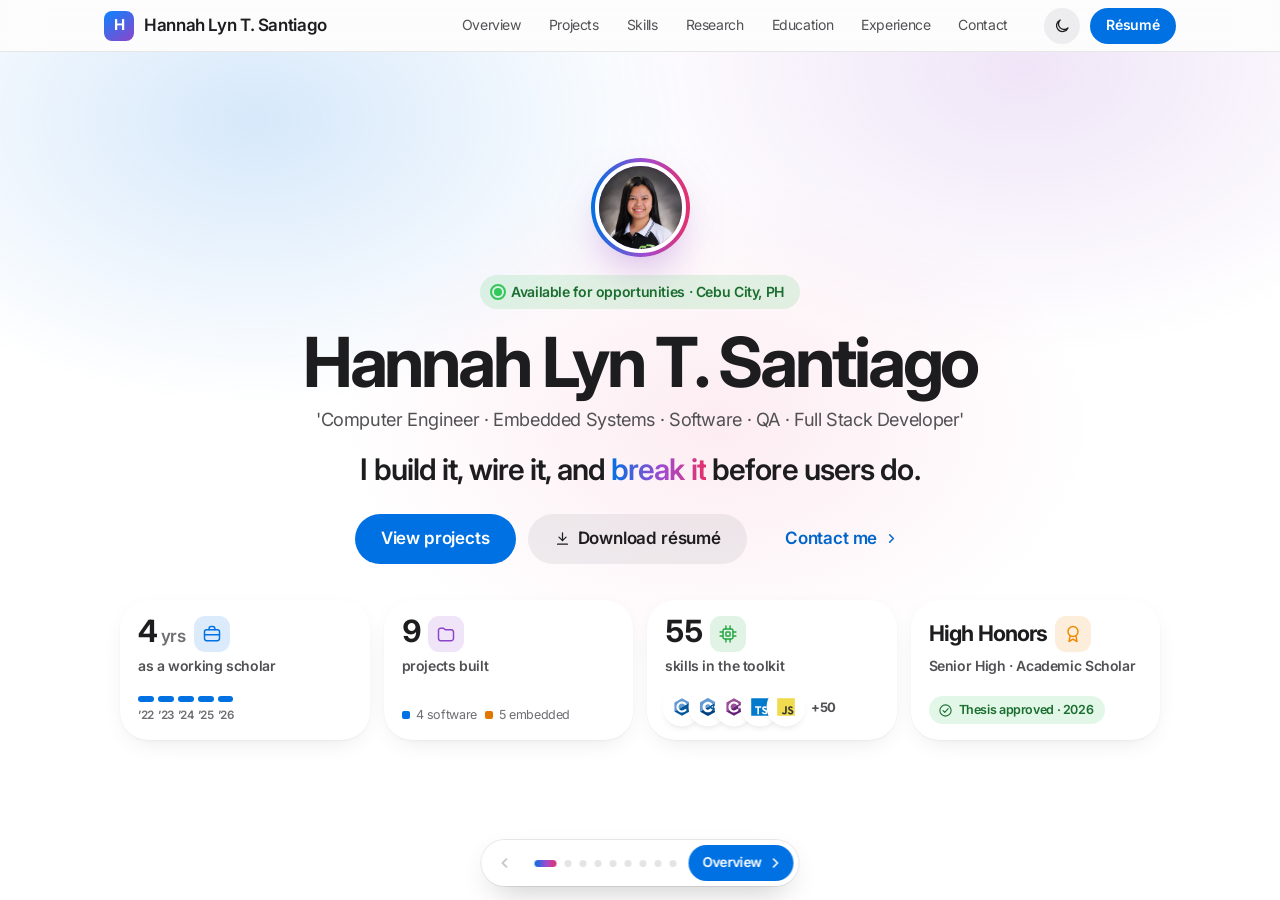
==== commit 15c90b2e: "feat: update styles and content in index.html; enhance user experience and improve script versioning" ====
--- a/index.html
+++ b/index.html
@@ -37,7 +37,7 @@
   <link rel="stylesheet" href="https://fonts.googleapis.com/css2?family=Inter:wght@400;500;600;700;800&family=JetBrains+Mono:wght@400;500;600&display=swap" media="print" onload="this.media='all'">
   <noscript><link rel="stylesheet" href="https://fonts.googleapis.com/css2?family=Inter:wght@400;500;600;700;800&family=JetBrains+Mono:wght@400;500;600&display=swap"></noscript>
 
-  <link rel="stylesheet" href="css/styles.css?v=20261021g">
+  <link rel="stylesheet" href="css/styles.css?v=20261021p">
 
   <!-- Theme follows the visitor's device (like iOS) unless they picked one. Runs before paint. -->
   <script>
@@ -97,7 +97,7 @@
         <div class="hero__avatar"><img src="assets/img/hannah.jpg" alt="Portrait of Hannah Lyn T. Santiago" width="120" height="120" data-photo></div>
         <p class="status-pill"><span class="pulse-dot"></span>Available for opportunities · Cebu City, PH</p>
         <h1 class="hero__name" id="hero-name">Hannah Lyn T. Santiago</h1>
-        <p class="hero__role">Computer Engineer · Embedded Systems · Software · QA</p>
+        <p class="hero__role">'Computer Engineer · Embedded Systems · Software · QA · Full Stack Developer'</p>
         <p class="hero__tagline">I build it, wire it, and <span class="grad-text">break it</span> before users do.</p>
         <div class="hero__cta">
           <a class="btn btn--primary btn--lg" href="#projects">View projects</a>
@@ -165,6 +165,13 @@
                   <span data-icon="search"></span>
                   <input id="skill-q" type="search" placeholder="Search skills, e.g. ESP32, React, testing" aria-label="Search skills" autocomplete="off">
                 </div>
+                <form class="sk-search skm__add" autocomplete="off">
+                  <span data-icon="layers"></span>
+                  <label class="sr-only" for="skm-q">Add a tool to your stack</label>
+                  <input id="skm-q" list="skm-list" placeholder="Add a tool, e.g. Python">
+                  <button class="btn btn--primary btn--sm" type="submit"><span data-icon="check"></span>Add</button>
+                  <datalist id="skm-list"></datalist>
+                </form>
                 <div class="seg sk-view" id="skill-view" role="group" aria-label="Skills view">
                   <button class="seg__btn" type="button" data-skill-view="orbit" aria-pressed="true"><span data-icon="sparkles"></span>Orbit</button>
                   <button class="seg__btn" type="button" data-skill-view="grid" aria-pressed="false"><span data-icon="grid"></span>Grid</button>
@@ -223,7 +230,7 @@
             <p class="eyebrow">Playground</p>
             <h2 class="sec-title" id="play-title">Ask the portfolio.</h2>
           </div>
-          <p class="sec-lead">Click a question, or type a command and press Enter. No coding knowledge needed.</p>
+          <p class="sec-lead">Ask A Question!</p>
         </header>
         <div class="play">
           <aside class="qa" aria-label="Quick questions">
@@ -306,11 +313,11 @@
   <div class="toasts" id="toasts" role="status" aria-live="polite"></div>
   <div class="tip" id="tip" role="tooltip" hidden></div>
 
-  <script src="js/data.js?v=20261021g" defer></script>
-  <script src="js/icons.js?v=20261021g" defer></script>
-  <script src="js/core.js?v=20261021g" defer></script>
-  <script src="js/resume.js?v=20261021g" defer></script>
-  <script src="js/terminal.js?v=20261021g" defer></script>
-  <script src="js/main.js?v=20261021g" defer></script>
+  <script src="js/data.js?v=20261021p" defer></script>
+  <script src="js/icons.js?v=20261021p" defer></script>
+  <script src="js/core.js?v=20261021p" defer></script>
+  <script src="js/resume.js?v=20261021p" defer></script>
+  <script src="js/terminal.js?v=20261021p" defer></script>
+  <script src="js/main.js?v=20261021p" defer></script>
 </body>
 </html>
--- a/css/styles.css
+++ b/css/styles.css
@@ -1678,7 +1678,7 @@
   content: ''; position: absolute; top: -6px; left: calc(var(--caret, 50%) - 6px); width: 12px; height: 12px; transform: rotate(45deg);
   border-radius: 3px 0 0 0; background: inherit; box-shadow: -1px -1px 0 0 var(--sep);
 }
-.peek__lead { padding: 4px 8px 8px; font-size: 13px; color: var(--text-3); line-height: 1.4; }
+.peek__lead { padding: 4px 8px 8px; font-size: 13px; color: var(--text-3); line-height: 1.4; text-wrap: pretty; }
 .peek__list { display: grid; gap: 2px; }
 .peek__item {
   display: flex; align-items: flex-start; gap: 12px; width: 100%; padding: 9px 10px; border-radius: 12px; text-align: left;
@@ -1996,6 +1996,142 @@
   .t-check { min-width: 0; display: block; }
   .term__send { display: none; }
 }
+
+.edge-hint {
+  position: fixed; left: 50%; bottom: 76px; z-index: 120; padding: 8px 16px; border-radius: 999px; pointer-events: none;
+  background: var(--text); color: var(--bg); font-size: 13.5px; font-weight: 600; box-shadow: 0 10px 30px -10px rgba(0, 0, 0, 0.4);
+  opacity: 0; transform: translate(-50%, 8px); transition: opacity 0.2s, transform 0.25s var(--spring);
+}
+.edge-hint.is-up { bottom: auto; top: calc(var(--nav-h) + 14px); transform: translate(-50%, -8px); }
+.edge-hint.is-on { opacity: 1; transform: translate(-50%, 0); }
+
+/* 11l. Skills profile card: wider and readable */
+.sk-layout { grid-template-columns: minmax(330px, 400px) minmax(0, 1fr); }
+.sk-layout .sk-me { padding: 22px; }
+.sk-layout .flip { width: 72px; height: 72px; }
+.sk-layout .sk-me__id h3 { font-size: 19px; }
+.sk-layout .sk-me__id p { font-size: 14px; }
+.sk-layout .sk-me__h { font-size: 17px; }
+.sk-layout .sk-me__h small { font-size: 13.5px; }
+.sk-layout .radar { max-width: 360px; width: 100%; }
+.radar__label { font-size: 15px; font-weight: 600; fill: var(--text); }
+.sk-layout .radar__keys { display: grid; grid-template-columns: 1fr 1fr; gap: 6px; }
+.sk-layout .radar__key { min-height: 34px; padding: 0 11px; font-size: 13.5px; }
+.sk-layout .radar__key b { color: var(--accent-text); }
+@media (max-width: 1100px) and (min-width: 1024px) { .sk-layout { grid-template-columns: minmax(300px, 340px) minmax(0, 1fr); } }
+@media (min-width: 1024px) and (max-height: 800px) {
+  .sk-layout .sk-me { padding: 16px 18px; }
+  .sk-layout .flip { width: 60px; height: 60px; }
+  .sk-layout .sk-me__h { margin-top: 8px; }
+  .sk-layout .radar { max-width: 290px; margin-top: -6px; margin-bottom: -10px; }
+  .sk-layout .radar__keys { gap: 4px; }
+  .sk-layout .radar__key { min-height: 28px; font-size: 12.5px; }
+}
+
+/* Stack check: "add a tool" box lives in the toolbar, in place of the search bar */
+.sk-bar .skm__add { display: none; }
+.sk-main[data-view='match'] .sk-bar .skm__add { display: flex; align-items: center; }
+.sk-bar .skm__add input { flex: 1; min-width: 0; min-height: 48px; padding: 0 92px 0 46px; border-radius: 14px; background: var(--fill); font-size: 16px; }
+.sk-bar .skm__add .btn { position: absolute; right: 6px; top: 50%; transform: translateY(-50%); --h: 36px; }
+.sk-bar .skm__add .btn .ico { width: 15px; height: 15px; }
+.sk-bar .skm__add input::-webkit-calendar-picker-indicator { display: none !important; opacity: 0; }
+.skm__label span { text-transform: none; letter-spacing: 0; font-weight: 500; }
+.sk-match .skm__tray { margin-top: 0; }
+.sk-match .skm__tray:empty { display: block; min-height: 30px; }
+.sk-match .skm__tray:empty::before { content: 'Nothing added yet.'; font-size: 13px; color: var(--text-3); }
+
+/* Typing caret keeps blinking even when the OS reduces motion (it's tiny and part of the effect) */
+@media (prefers-reduced-motion: reduce) { .typer::after { animation: caret 1s steps(1) infinite !important; } }
+
+/* 11m. Stack check v2: single clean column */
+.sk-stage .sk-match { display: flex; flex-direction: column; gap: 18px; padding: 22px 24px; }
+.skm2__head { display: flex; align-items: center; gap: 14px; }
+.skm2__head .tile__icon { width: 42px; height: 42px; border-radius: 12px; }
+.skm2__title { flex: 1; min-width: 0; }
+.skm2__title h3 { font-size: 19px; font-weight: 700; letter-spacing: -0.02em; }
+.skm2__title p { margin-top: 2px; font-size: 14px; color: var(--text-2); line-height: 1.4; }
+.skm2__score { display: flex; align-items: center; gap: 12px; flex: none; }
+.skm2__score:empty { display: none; }
+.skm2__score .skm__ring { width: 54px; height: 54px; background: radial-gradient(closest-side, var(--card) 76%, transparent 78%), conic-gradient(var(--ok) calc(var(--p) * 1%), var(--fill-2) 0); }
+.skm2__score .skm__ring b { font-size: 15px; }
+.skm2__verdict { display: flex; flex-direction: column; }
+.skm2__verdict b { font-size: 15px; color: var(--ok-text); }
+.skm2__verdict small { font-size: 12.5px; color: var(--text-3); white-space: nowrap; }
+.skm2__label { margin: 0 0 10px; font-size: 12px; font-weight: 700; letter-spacing: 0.08em; text-transform: uppercase; color: var(--text-3); }
+.skm2__row { padding-top: 16px; border-top: 1px solid var(--sep); }
+.skm2__presets { display: grid; grid-template-columns: repeat(4, minmax(0, 1fr)); gap: 8px; }
+.skm2__preset {
+  display: flex; align-items: center; justify-content: center; gap: 8px; min-height: 42px; padding: 0 12px; border-radius: 12px;
+  background: var(--fill); font-size: 14px; font-weight: 600; white-space: nowrap; transition: background-color 0.2s, box-shadow 0.2s, transform 0.2s var(--spring);
+}
+.skm2__preset .ico { width: 17px; height: 17px; color: var(--accent-text); flex: none; }
+.skm2__preset:hover { background: var(--accent-soft); transform: translateY(-2px); }
+.skm2__preset[aria-pressed='true'] { background: var(--accent); color: #fff; }
+.skm2__preset[aria-pressed='true'] .ico { color: #fff; }
+.skm2__tray { display: flex; flex-wrap: wrap; align-items: center; gap: 8px; min-height: 34px; }
+.skm2__chip {
+  display: inline-flex; align-items: center; gap: 7px; height: 34px; padding: 0 4px 0 10px; border-radius: 999px;
+  background: var(--card-2); box-shadow: inset 0 0 0 1px var(--sep); font-size: 13.5px; font-weight: 500; white-space: nowrap; animation: rise 0.3s var(--ease) both;
+}
+:root[data-theme='dark'] .skm2__chip { background: var(--card-2); }
+.skm2__chip img, .skm2__chip .logo-glyph { width: 16px !important; height: 16px !important; }
+.skm2__chip.is-dark img { background: var(--logo-dark-tile); border-radius: 4px; padding: 1px; }
+.skm2__chip button { display: grid; place-items: center; width: 26px; height: 26px; border-radius: 50%; color: var(--text-3); }
+.skm2__chip button:hover { background: var(--fill-2); color: var(--text); }
+.skm2__chip button .ico { width: 13px; height: 13px; stroke-width: 2.6; }
+.skm2__clear { margin-left: 4px; font-size: 13.5px; font-weight: 600; color: var(--accent-text); }
+.skm2__clear:hover { text-decoration: underline; }
+.skm2__none { font-size: 14px; color: var(--text-3); }
+.skm2__result { padding-top: 16px; border-top: 1px solid var(--sep); }
+.skm2__empty { display: flex; align-items: center; gap: 14px; padding: 18px; border-radius: var(--r-md); border: 1.5px dashed var(--sep); color: var(--text-3); font-size: 13.5px; }
+.skm2__empty .ico { width: 26px; height: 26px; flex: none; }
+.skm2__empty b { display: block; font-size: 14.5px; color: var(--text-2); }
+.skm2__projects { display: grid; grid-template-columns: repeat(3, minmax(0, 1fr)); gap: 12px; }
+.skm2__proj {
+  display: flex; flex-direction: column; overflow: hidden; border-radius: 16px; text-align: left; background: var(--card-2);
+  box-shadow: inset 0 0 0 1px var(--sep); transition: transform 0.25s var(--spring), box-shadow 0.25s;
+}
+:root[data-theme='dark'] .skm2__proj { background: var(--card-2); }
+.skm2__proj:hover { transform: translateY(-3px); box-shadow: var(--shadow-hover); }
+.skm2__img { display: block; aspect-ratio: 16 / 9; overflow: hidden; background: var(--fill); }
+.skm2__img img { width: 100%; height: 100%; object-fit: cover; transition: transform 0.5s var(--ease); }
+.skm2__proj:hover .skm2__img img { transform: scale(1.05); }
+.skm2__pbody { display: flex; flex-direction: column; gap: 8px; flex: 1; padding: 12px 14px 14px; }
+.skm2__pbody > b { font-size: 14.5px; line-height: 1.3; letter-spacing: -0.01em; }
+.skm2__uses { display: flex; flex-wrap: wrap; gap: 4px; }
+.skm2__uses i { padding: 2px 8px; border-radius: 6px; font-style: normal; font-size: 11.5px; font-weight: 600; background: var(--accent-soft); color: var(--accent-text); }
+.skm2__open { display: inline-flex; align-items: center; gap: 2px; margin-top: auto; font-size: 13px; font-weight: 600; color: var(--accent-text); }
+.skm2__open .ico { width: 14px; height: 14px; stroke-width: 2.4; }
+/* compact: thumbnail beside text */
+.sk-stage .sk-match { gap: 12px; padding: 18px 22px; }
+.skm2__row, .skm2__result { padding-top: 12px; }
+.skm2__label { margin-bottom: 8px; }
+.skm2__preset { min-height: 38px; }
+.skm2__proj { flex-direction: row; align-items: stretch; }
+.skm2__img { width: 76px; flex: none; aspect-ratio: auto; }
+.skm2__pbody { gap: 5px; padding: 10px 12px; }
+.skm2__pbody > b { font-size: 13.5px; display: -webkit-box; -webkit-line-clamp: 2; -webkit-box-orient: vertical; overflow: hidden; }
+.skm2__uses { display: block; font-size: 12px; font-weight: 500; color: var(--accent-text); white-space: nowrap; overflow: hidden; text-overflow: ellipsis; }
+.skm2__img { width: 64px; }
+.skm2__pbody { justify-content: center; min-width: 0; }
+.skm2__open { display: none; }
+@media (max-width: 1180px) { .skm2__presets { grid-template-columns: repeat(2, minmax(0, 1fr)); } }
+@media (max-width: 767px) {
+  .sk-stage .sk-match { padding: 18px 16px; }
+  .skm2__head { flex-wrap: wrap; }
+  .skm2__score { width: 100%; }
+  .skm2__projects { grid-template-columns: minmax(0, 1fr); }
+  .skm2__proj { flex-direction: row; }
+  .skm2__img { width: 110px; flex: none; aspect-ratio: auto; }
+}
+
+/* Skills toolbar: search / add box and view switch share one height and baseline */
+.sk-main .sk-bar { align-items: center; }
+.sk-main .sk-bar .sk-search { height: 46px; margin: 0; }
+.sk-main .sk-bar .sk-search input { height: 46px; min-height: 46px; box-sizing: border-box; }
+.sk-main .sk-bar .skm__add .btn { --h: 36px; right: 5px; }
+.sk-main .sk-bar .sk-view { height: 46px; padding: 4px; box-sizing: border-box; align-items: stretch; }
+.sk-main .sk-bar .sk-view .seg__btn { min-height: 0; height: 38px; }
 
 /* 12. MOTION -------------------------------------------------------------- */
 .reveal { transform: translateY(32px); transition: transform 0.9s var(--ease); }
